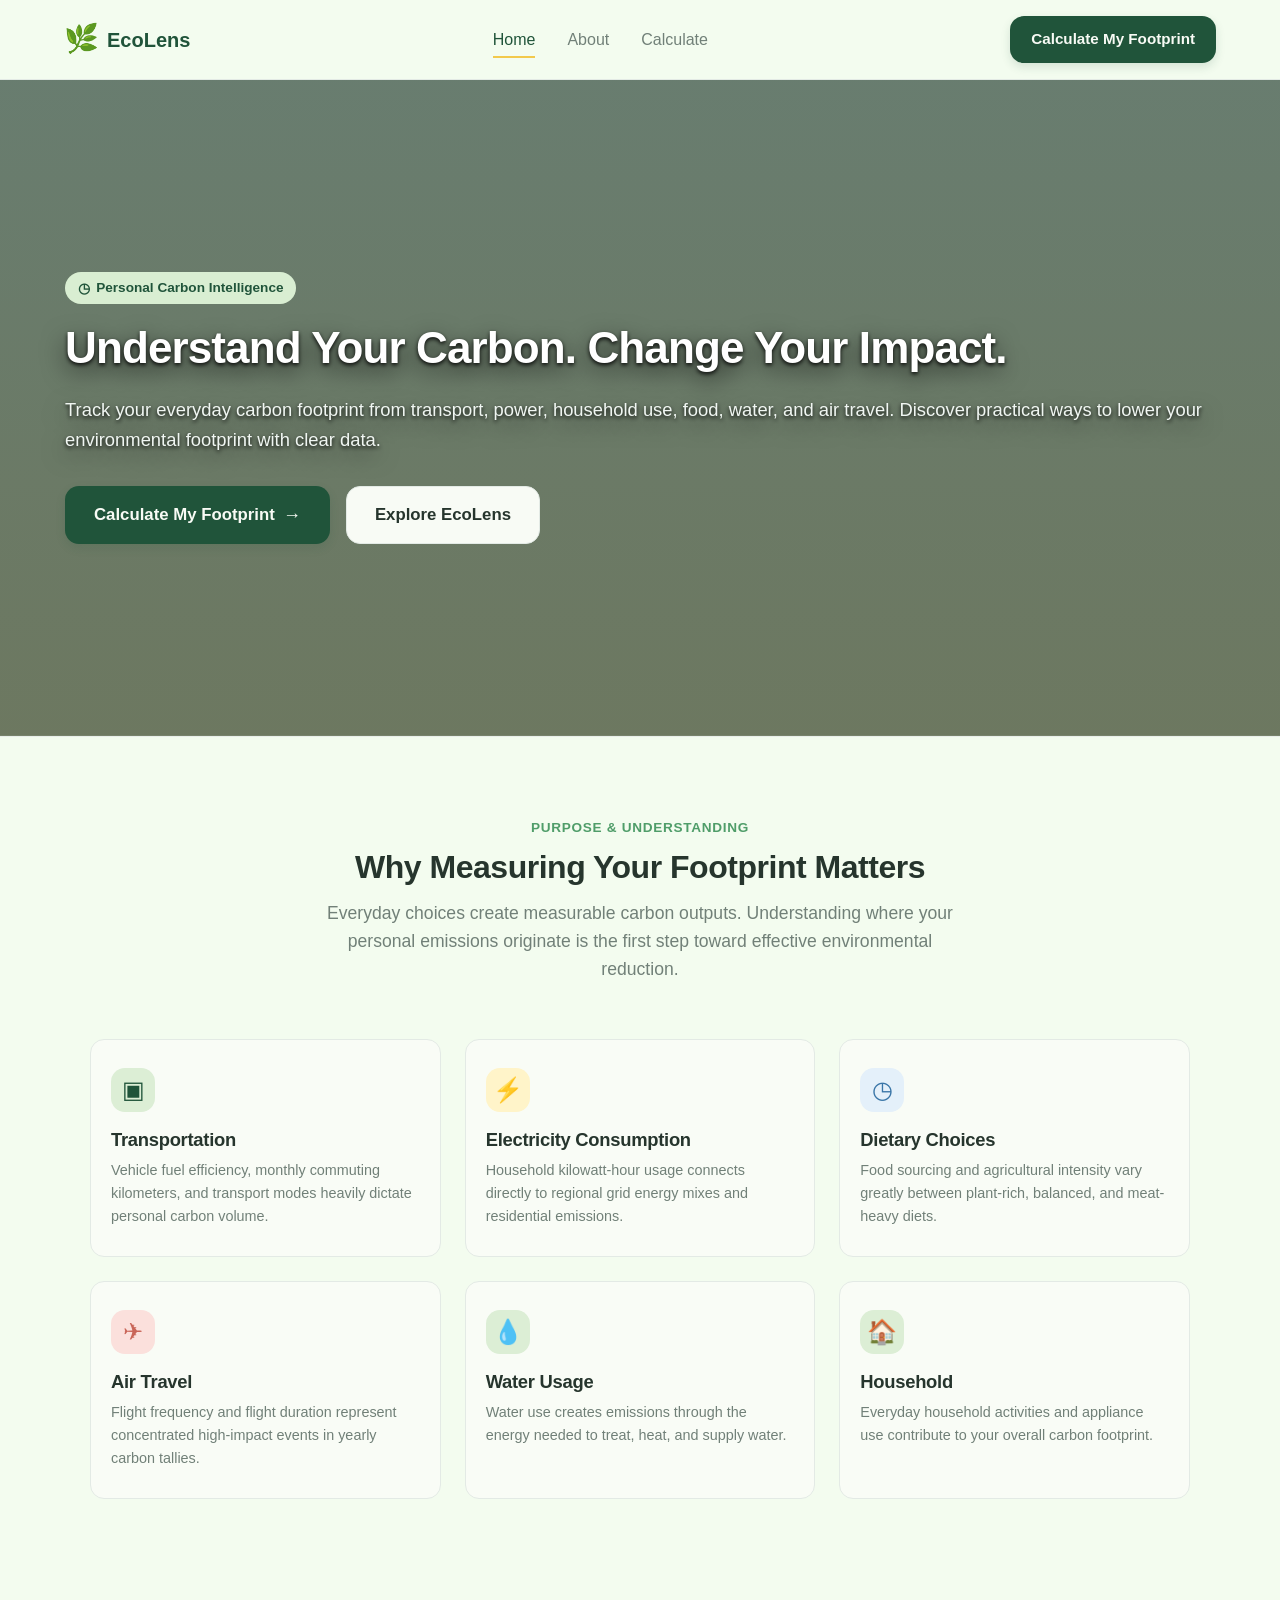
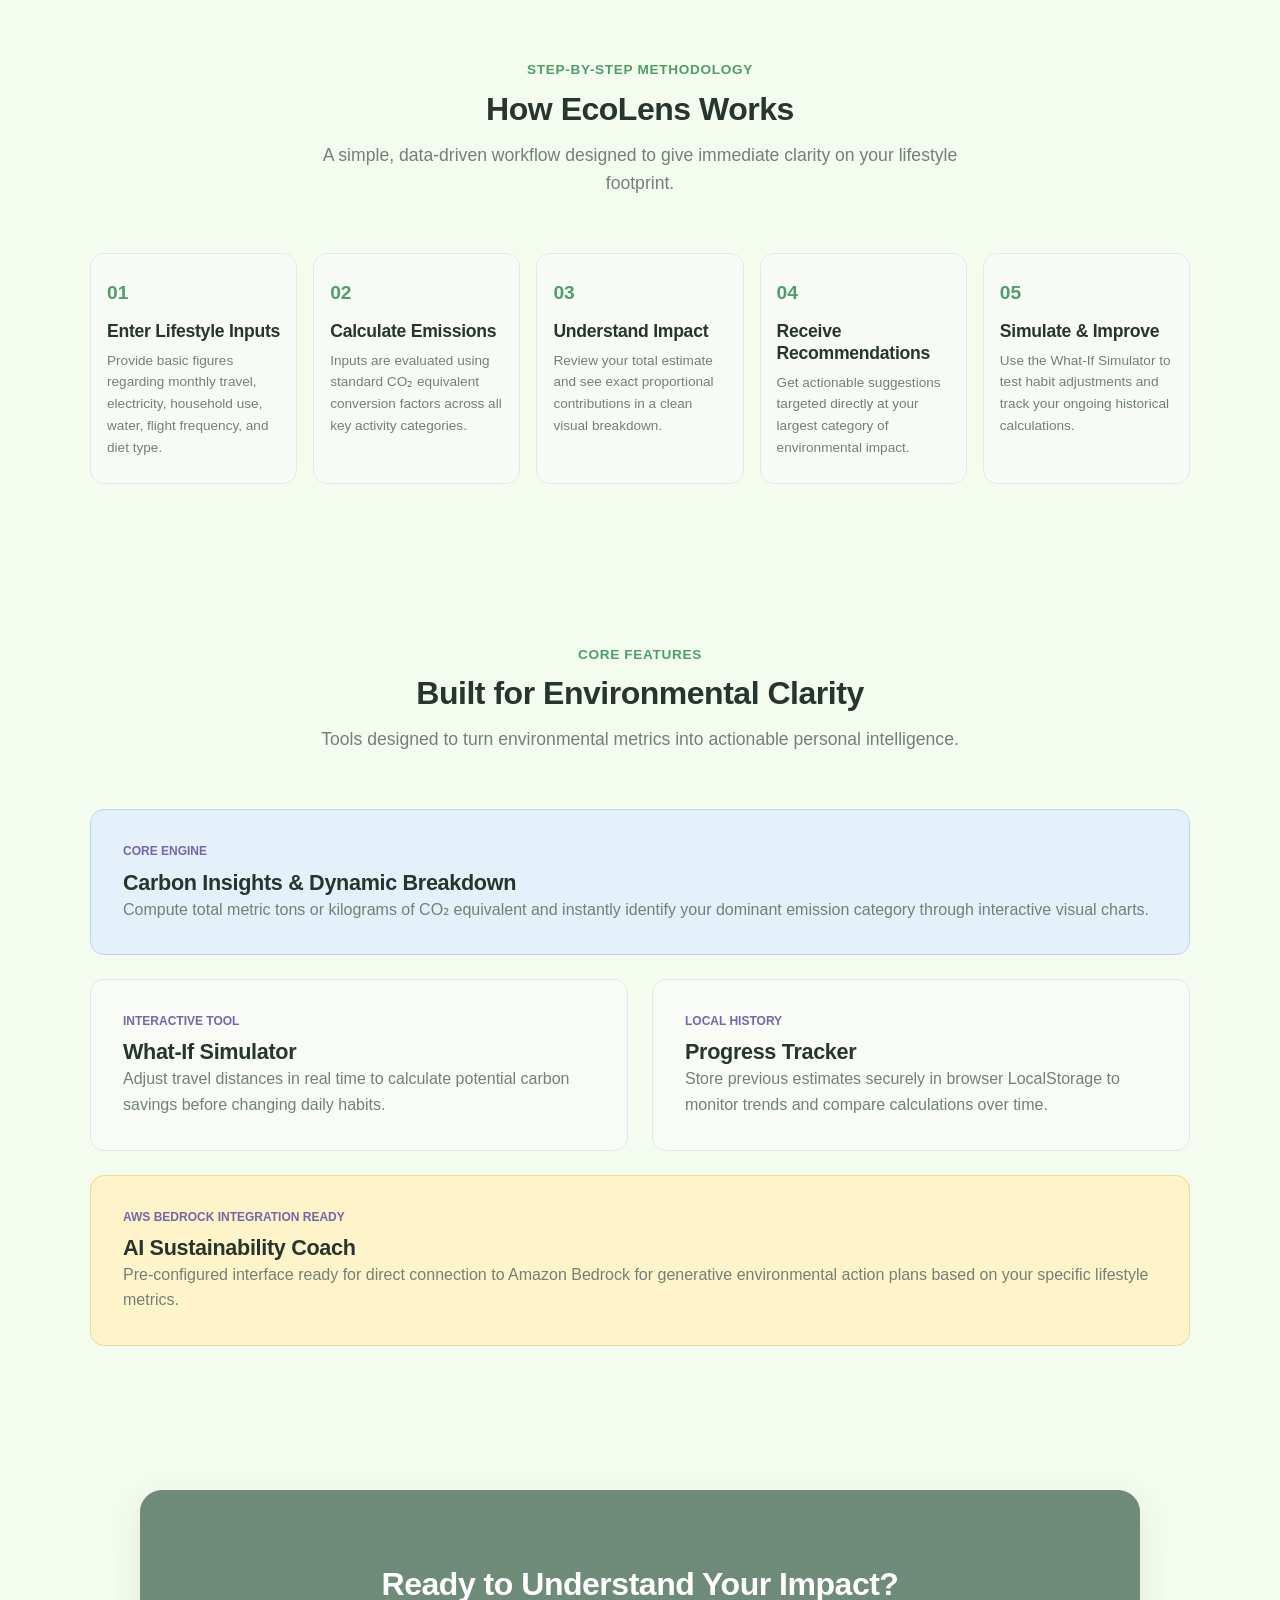
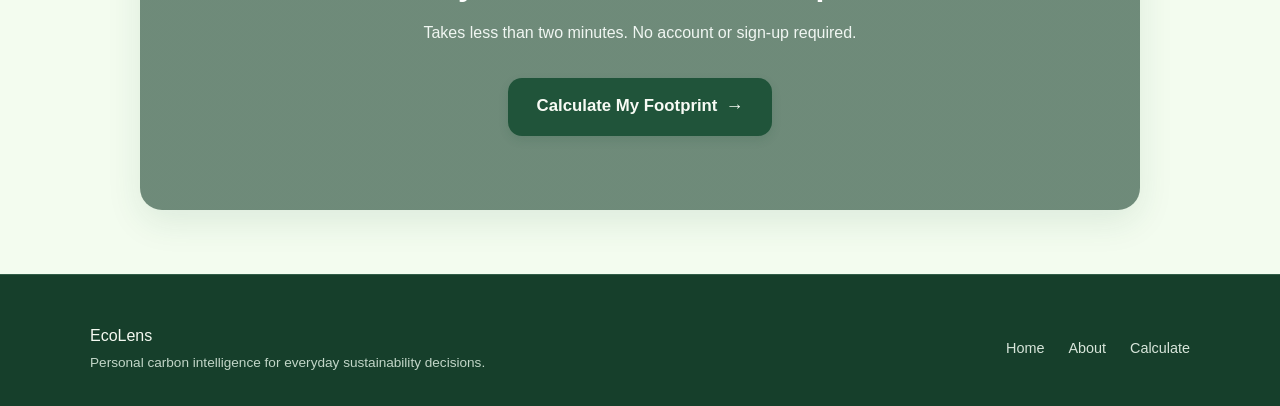
==== index.html @ 302586e3 "Add files via upload" ====
<!DOCTYPE html>
<html lang="en">
<head>
  <meta charset="UTF-8" />
  <meta name="viewport" content="width=device-width, initial-scale=1.0" />
  <title>EcoLens AI — Understand Your Carbon Impact</title>
  <link rel="stylesheet" href="style.css" />
</head>

<body>

  <!-- Navigation Bar -->
  <header class="site-header">
    <div class="nav-container">

      <a href="index.html" class="brand-logo">
        <span class="logo-icon" style="font-size:28px;">🌿</span>
        <span class="brand-name">EcoLens</span>
      </a>

      <nav class="nav-links">
        <a href="index.html" class="nav-link active">Home</a>
        <a href="about.html" class="nav-link">About</a>
        <a href="calculator.html" class="nav-link">Calculate</a>
      </nav>

      <a href="calculator.html" class="btn btn-primary nav-cta">
        Calculate My Footprint
      </a>

    </div>
  </header>


  <main>

    <!-- Hero Section -->
    <section class="hero-section">

      <div class="hero-container">

        <div class="hero-content">

          <div class="badge fade-in-up">
            <span style="font-size:14px;">◷</span>
            Personal Carbon Intelligence
          </div>

          <h1 class="hero-title fade-in-up delay-1">
            Understand Your Carbon. Change Your Impact.
          </h1>

          <p class="hero-subtext fade-in-up delay-2">
            Track your everyday carbon footprint from transport, power,
            household use, food, water, and air travel. Discover practical
            ways to lower your environmental footprint with clear data.
          </p>

          <div class="hero-actions fade-in-up delay-3">

            <a href="calculator.html" class="btn btn-primary btn-large">
              Calculate My Footprint
              <span style="font-size:18px;">→</span>
            </a>

            <a href="#why-ecolens" class="btn btn-outline btn-large">
              Explore EcoLens
            </a>

          </div>

        </div>

      </div>

    </section>


    <!-- Why EcoLens Section -->
    <section id="why-ecolens" class="section why-section">

      <div class="section-container">

        <div class="section-header">

          <span class="section-tag">
            Purpose & Understanding
          </span>

          <h2>
            Why Measuring Your Footprint Matters
          </h2>

          <p>
            Everyday choices create measurable carbon outputs.
            Understanding where your personal emissions originate is
            the first step toward effective environmental reduction.
          </p>

        </div>


        <div class="grid-3-cols">

          <!-- Transportation -->
          <div class="info-card">

            <div class="card-icon">
              <span style="font-size:24px;">▣</span>
            </div>

            <h3>Transportation</h3>

            <p>
              Vehicle fuel efficiency, monthly commuting kilometers,
              and transport modes heavily dictate personal carbon volume.
            </p>

          </div>


          <!-- Electricity -->
          <div class="info-card">

            <div class="card-icon">
              <span style="font-size:24px;">⚡</span>
            </div>

            <h3>Electricity Consumption</h3>

            <p>
              Household kilowatt-hour usage connects directly to
              regional grid energy mixes and residential emissions.
            </p>

          </div>


          <!-- Diet -->
          <div class="info-card">

            <div class="card-icon">
              <span style="font-size:24px;">◷</span>
            </div>

            <h3>Dietary Choices</h3>

            <p>
              Food sourcing and agricultural intensity vary greatly
              between plant-rich, balanced, and meat-heavy diets.
            </p>

          </div>


          <!-- Air Travel -->
          <div class="info-card">

            <div class="card-icon">
              <span style="font-size:24px;">✈</span>
            </div>

            <h3>Air Travel</h3>

            <p>
              Flight frequency and flight duration represent concentrated
              high-impact events in yearly carbon tallies.
            </p>

          </div>


          <!-- Water -->
          <div class="info-card">

            <div class="card-icon">
              <span style="font-size:24px;">💧</span>
            </div>

            <h3>Water Usage</h3>

            <p>
              Water use creates emissions through the energy needed
              to treat, heat, and supply water.
            </p>

          </div>


          <!-- Household -->
          <div class="info-card">

            <div class="card-icon">
              <span style="font-size:24px;">🏠</span>
            </div>

            <h3>Household</h3>

            <p>
              Everyday household activities and appliance use contribute
              to your overall carbon footprint.
            </p>

          </div>

        </div>

      </div>

    </section>


    <!-- How It Works Section -->
    <section class="section process-section">

      <div class="section-container">

        <div class="section-header">

          <span class="section-tag">
            Step-by-Step Methodology
          </span>

          <h2>
            How EcoLens Works
          </h2>

          <p>
            A simple, data-driven workflow designed to give immediate
            clarity on your lifestyle footprint.
          </p>

        </div>


        <div class="process-timeline">

          <!-- Step 1 -->
          <div class="timeline-step">

            <div class="step-num">
              01
            </div>

            <div class="step-body">

              <h4>
                Enter Lifestyle Inputs
              </h4>

              <p>
                Provide basic figures regarding monthly travel,
                electricity, household use, water, flight frequency,
                and diet type.
              </p>

            </div>

          </div>


          <!-- Step 2 -->
          <div class="timeline-step">

            <div class="step-num">
              02
            </div>

            <div class="step-body">

              <h4>
                Calculate Emissions
              </h4>

              <p>
                Inputs are evaluated using standard CO₂ equivalent
                conversion factors across all key activity categories.
              </p>

            </div>

          </div>


          <!-- Step 3 -->
          <div class="timeline-step">

            <div class="step-num">
              03
            </div>

            <div class="step-body">

              <h4>
                Understand Impact
              </h4>

              <p>
                Review your total estimate and see exact proportional
                contributions in a clean visual breakdown.
              </p>

            </div>

          </div>


          <!-- Step 4 -->
          <div class="timeline-step">

            <div class="step-num">
              04
            </div>

            <div class="step-body">

              <h4>
                Receive Recommendations
              </h4>

              <p>
                Get actionable suggestions targeted directly at
                your largest category of environmental impact.
              </p>

            </div>

          </div>


          <!-- Step 5 -->
          <div class="timeline-step">

            <div class="step-num">
              05
            </div>

            <div class="step-body">

              <h4>
                Simulate & Improve
              </h4>

              <p>
                Use the What-If Simulator to test habit adjustments
                and track your ongoing historical calculations.
              </p>

            </div>

          </div>

        </div>

      </div>

    </section>


    <!-- Capabilities Section -->
    <section class="section capabilities-section">

      <div class="section-container">

        <div class="section-header">

          <span class="section-tag">
            Core Features
          </span>

          <h2>
            Built for Environmental Clarity
          </h2>

          <p>
            Tools designed to turn environmental metrics into
            actionable personal intelligence.
          </p>

        </div>


        <div class="capabilities-editorial">

          <!-- Carbon Insights -->
          <div class="cap-card cap-main">

            <div class="cap-badge">
              Core Engine
            </div>

            <h3>
              Carbon Insights & Dynamic Breakdown
            </h3>

            <p>
              Compute total metric tons or kilograms of CO₂ equivalent
              and instantly identify your dominant emission category
              through interactive visual charts.
            </p>

          </div>


          <!-- What If -->
          <div class="cap-card">

            <div class="cap-badge">
              Interactive Tool
            </div>

            <h3>
              What-If Simulator
            </h3>

            <p>
              Adjust travel distances in real time to calculate
              potential carbon savings before changing daily habits.
            </p>

          </div>


          <!-- Progress -->
          <div class="cap-card">

            <div class="cap-badge">
              Local History
            </div>

            <h3>
              Progress Tracker
            </h3>

            <p>
              Store previous estimates securely in browser LocalStorage
              to monitor trends and compare calculations over time.
            </p>

          </div>


          <!-- AI Coach -->
          <div class="cap-card cap-wide">

            <div class="cap-badge">
              AWS Bedrock Integration Ready
            </div>

            <h3>
              AI Sustainability Coach
            </h3>

            <p>
              Pre-configured interface ready for direct connection
              to Amazon Bedrock for generative environmental action
              plans based on your specific lifestyle metrics.
            </p>

          </div>

        </div>

      </div>

    </section>


    <!-- Final Call to Action -->
    <section class="section cta-section">

      <div class="cta-container">

        <h2>
          Ready to Understand Your Impact?
        </h2>

        <p>
          Takes less than two minutes. No account or sign-up required.
        </p>

        <a href="calculator.html" class="btn btn-primary btn-large">

          Calculate My Footprint

          <span style="font-size:18px;">
            →
          </span>

        </a>

      </div>

    </section>

  </main>


  <!-- Footer -->
  <footer class="site-footer">

    <div class="footer-container">

      <div class="footer-brand">

        <span class="brand-name">
          EcoLens
        </span>

        <p>
          Personal carbon intelligence for everyday sustainability decisions.
        </p>

      </div>


      <div class="footer-nav">

        <a href="index.html">
          Home
        </a>

        <a href="about.html">
          About
        </a>

        <a href="calculator.html">
          Calculate
        </a>

      </div>

    </div>

  </footer>


  <script src="calculator.js"></script>

</body>
</html>
---- style.css ----
:root {

  --bg-white: #f3fceffb;
  --bg-ice: #F4FAF6;
  --bg-ghost: #F8FBF9;
  --bg-cream: #a018ad;

  --color-meadow: #4F9D69;
  --color-bright-green: #6FBE7C;
  --color-deep-jungle: #20543A;
  --color-dark-green: #163F2B;

  --color-blue: #5B9BD5;
  --color-blue-dark: #3975A7;
  --color-blue-light: #E4F0FA;

  --color-yellow: #F2C94C;
  --color-yellow-dark: #B8860B;
  --color-yellow-light: #FFF4C9;

  --color-orange: #E89B4A;
  --color-orange-dark: #C97825;
  --color-orange-light: #FFF0DC;

  --color-coral: #E98273;
  --color-coral-dark: #C96558;
  --color-coral-light: #FBE0DC;

  --color-purple: #7665A8;
  --color-purple-light: #EEE9FA;
  --color-purple-border: #D5CBEF;

  --text-dark: #26352D;
  --text-main: #34443B;
  --text-muted: #718078;
  --text-light: #FFFFFF;

  --border-light: #E3EAE5;
  --border-medium: #CCD9D0;
  --border-subtle: #E8EEE9;

  --radius-sm: 8px;
  --radius-md: 14px;
  --radius-lg: 22px;
  --radius-pill: 999px;

  --shadow-subtle: 0 5px 18px rgba(32, 84, 58, 0.06);
  --shadow-card: 0 12px 35px rgba(32, 84, 58, 0.10);

  --transition-fast: 0.2s ease;
  --transition-normal: 0.3s ease;
}

* {
  box-sizing: border-box;
  margin: 0;
  padding: 0;
}

html {
  scroll-behavior: smooth;

  font-family:
    "Segoe UI",
    "Inter",
    -apple-system,
    BlinkMacSystemFont,
    sans-serif;

  background-color: var(--bg-white);
  color: var(--text-main);
  line-height: 1.6;
}

body {
  min-height: 100vh;
  display: flex;
  flex-direction: column;
  background-color: var(--bg-white);
}

main {
  flex: 1;
}

a {
  color: inherit;
  text-decoration: none;
}

p {
  color: var(--text-muted);
}

h1,
h2,
h3,
h4 {
  color: var(--text-dark);
  font-weight: 700;
  line-height: 1.25;
  letter-spacing: -0.015em;
}

h1 { font-size: 2.75rem; }

h2 { font-size: 2rem; }

h3 { font-size: 1.35rem; }

h4 { font-size: 1.1rem;}


/* =========================================================
   OUR VISION
   ========================================================= */

.vision-section {
  background-color: #E4F2E7;
}

.vision-layout {
  display: grid;
  grid-template-columns: 1fr 1fr;
  align-items: center;
  gap: 5rem;

  max-width: 1100px;
  margin: 0 auto;
}


/* =========================================================
   LAYERED IMAGES
   ========================================================= */

.vision-images {
  position: relative;

  width: 100%;
  max-width: 500px;

  min-height: 420px;
}

.vision-main-image {
  position: absolute;

  top: 0;
  left: 0;

  width: 82%;
  height: 350px;

  overflow: hidden;

  border-radius: var(--radius-lg);

  box-shadow: var(--shadow-card);
}

.vision-main-image img {
  width: 100%;
  height: 100%;

  object-fit: cover;

  display: block;
}


.vision-small-image {
  position: absolute;
  right: 0;
  bottom: 0;
  width: 52%;
  height: 220px;
  overflow: hidden;
  border-radius: var(--radius-lg);
  border: 3px solid #E4F2E7;
  box-shadow: 0 12px 30px rgba(22, 63, 43, 0.18);
  background-color: #FFFFFF;
}

.vision-small-image img {
  width: 100%;
  height: 100%;
  object-fit: cover;
  display: block;
}


/* =========================================================
   VISION TEXT
   ========================================================= */

.vision-text {
  max-width: 520px;
}

.vision-text .section-tag {
  display: inline-block;
  margin-bottom: 1rem;
}

.vision-text h2 {
  margin-bottom: 1.25rem;
  color: var(--color-deep-jungle);
  font-size: 2.4rem;
  line-height: 1.2;
}

.vision-text p {
  color: var(--text-secondary);
  font-size: 1rem;
  line-height: 1.8;
}


/* =========================================================
   RESPONSIVE
   ========================================================= */

@media (max-width: 900px) {

  .vision-layout {
    grid-template-columns: 1fr;
    gap: 3rem;
  }

  .vision-images {
    margin: 0 auto;
  }

  .vision-text {
    max-width: 700px;
    margin: 0 auto;
    text-align: center;
  }

}

@media (max-width: 600px) {

  .vision-images {
    min-height: 350px;
  }

  .vision-main-image {
    width: 85%;
    height: 290px;
  }

  .vision-small-image {
    width: 55%;
    height: 170px;

    border-width: 6px;
  }

  .vision-text h2 {
    font-size: 1.9rem;
  }

}


.site-header {
  background-color: var(--bg-white);
  border-bottom: 1px solid var(--border-light);
  position: sticky;
  top: 0;
  z-index: 100;
  backdrop-filter: blur(10px);
}

.nav-container {
  max-width: 1200px;
  margin: 0 auto;
  padding: 1rem 1.5rem;

  display: flex;
  align-items: center;
  justify-content: space-between;
}

.brand-logo {
  display: flex;
  align-items: center;
  gap: 0.5rem;
  font-weight: 750;
  font-size: 1.25rem;
  color: var(--color-deep-jungle);
  transition: transform var(--transition-fast);
}

.brand-logo:hover {
  transform: translateY(-1px);
}

.brand-tag {
  background-color: #D2E8C8;
  color: var(--color-deep-jungle);
  border: 1px solid #AFCBA7;
  font-size: 0.75rem;
  padding: 0.1rem 0.4rem;
  border-radius: var(--radius-sm);
  margin-left: 0.2rem;
}

.nav-links {
  display: flex;
  gap: 2rem;
}

.nav-link {
  font-weight: 500;
  color: var(--text-muted);
  transition: color var(--transition-fast);

  position: relative;
}

.nav-link::after {
  content: "";
  position: absolute;
  left: 0;
  bottom: -6px;
  width: 0;
  height: 2px;
  background-color: var(--color-yellow);
  transition: width var(--transition-fast);
}

.nav-link:hover,
.nav-link.active {
  color: var(--color-deep-jungle);
}

.nav-link:hover::after,
.nav-link.active::after {
  width: 100%;
}

.nav-cta {
  display: inline-flex;
}

.btn {
  display: inline-flex;
  align-items: center;
  justify-content: center;
  gap: 0.5rem;
  padding: 0.65rem 1.25rem;
  font-size: 0.95rem;
  font-weight: 600;
  border-radius: var(--radius-md);
  border: 1px solid transparent;
  cursor: pointer;

  transition:
    transform var(--transition-fast),
    background-color var(--transition-fast),
    box-shadow var(--transition-fast),
    border-color var(--transition-fast);
}

.btn:hover {
  transform: translateY(-2px);
}

.btn-primary {
  background-color: var(--color-deep-jungle);
  color: #F8FBF5;
  box-shadow: 0 4px 10px rgba(32, 84, 58, 0.15);
}

.btn-primary:hover {
  background-color: var(--color-dark-green);
  box-shadow: 0 7px 16px rgba(32, 84, 58, 0.20);
}

.btn-outline {
  background-color: #F8FBF5;
  color: var(--text-dark);
  border-color: var(--border-light);
}

.btn-outline:hover {
  border-color: var(--color-meadow);
  color: var(--color-deep-jungle);
  background-color: #EEF6E9;
}

.btn-large {
  padding: 0.85rem 1.75rem;
  font-size: 1.05rem;
}

.btn-small {
  padding: 0.4rem 0.85rem;
  font-size: 0.85rem;
}

.btn-block {
  width: 100%;
}

.badge {
  display: inline-flex;
  align-items: center;
  gap: 0.4rem;
  background-color: #D9EED2;
  color: var(--color-deep-jungle);
  font-size: 0.85rem;
  font-weight: 600;
  padding: 0.3rem 0.8rem;
  border-radius: var(--radius-pill);
  margin-bottom: 1rem;
}

.badge-light {
  background-color: rgba(255, 255, 255, 0.18);
  color: #F8FBF5;
}

.badge-success {
  background-color: #DDF0D6;

  color: var(--color-deep-jungle);
}

.section {
  padding: 5rem 1.5rem;
}

.section-container {
  max-width: 1100px;
  margin: 0 auto;
}

.section-header {
  text-align: center;
  max-width: 650px;
  margin: 0 auto 3.5rem auto;
}

.section-header.align-left {
  text-align: left;
  margin-left: 0;
}

.section-tag {
  color: var(--color-meadow);
  font-weight: 700;
  font-size: 0.85rem;
  text-transform: uppercase;
  letter-spacing: 0.05em;
  display: block;
  margin-bottom: 0.5rem;
}

.section-header p {
  margin-top: 0.75rem;
  font-size: 1.1rem;
}

.bg-light {
  background-color: var(--bg-ice);
}

.hero-section {
  padding: 12rem 1.5rem;
  background-image:
linear-gradient(rgba(12, 40, 26, 0.6), rgba(19, 32, 1, 0.6)),
   url("images/hero.png");
  background-size: cover;
  background-position: center;
  background-repeat: no-repeat;
  border-bottom: 1px solid var(--border-subtle);
  position: relative;
  overflow: hidden;
}

.hero-container {
  max-width: 1150px;
  margin: 0 auto;
  display: flex;
  align-items: center;
  position: relative;
  z-index: 2;
}

.hero-title {
  margin-bottom: 1.25rem;
  color: #ffffff;
  text-shadow: 
    0 2px 4px rgba(0, 0, 0, 0.9),
    0 8px 24px rgba(0, 0, 0, 0.7);
  letter-spacing: -0.02em;
}

.hero-subtext {
  font-size: 1.15rem;
  margin-bottom: 2rem;
  color: #F0F6F2;
  text-shadow: 
    0 2px 4px rgba(0, 0, 0, 0.9),
    0 8px 24px rgba(0, 0, 0, 0.7);
}

.hero-actions {
  display: flex;
  gap: 1rem;
  flex-wrap: wrap;
}

.grid-3-cols {
  display: grid;
  grid-template-columns: repeat(3, 1fr);
  gap: 1.5rem;
}

.grid-4-cols {
  display: grid;
  grid-template-columns: repeat(4, 1fr);
  gap: 1.5rem;
}
.info-card {
  background: #F9FCF6;
  border: 1px solid var(--border-light);
  border-radius: var(--radius-md);
  padding: 1.75rem 1.25rem;
  transition:
    transform var(--transition-fast),
    border-color var(--transition-fast),
    box-shadow var(--transition-fast);
}

.info-card:hover {
  transform: translateY(-5px);
  border-color: #A8C79F;
  box-shadow: var(--shadow-card);
}

.card-icon {
  width: 44px;
  height: 44px;
  background-color: #DCEED5;
  color: var(--color-deep-jungle);
  border-radius: var(--radius-md);
  display: flex;
  align-items: center;
  justify-content: center;
  margin-bottom: 1rem;
  transition: transform var(--transition-fast);
}

.info-card:nth-child(1) .card-icon {
  background-color: #DCEED5;
  color: var(--color-deep-jungle);
}

.info-card:nth-child(2) .card-icon {
  background-color: var(--color-yellow-light);
  color: var(--color-yellow-dark);
}

.info-card:nth-child(3) .card-icon {
  background-color: var(--color-blue-light);
  color: var(--color-blue-dark);
}

.info-card:nth-child(4) .card-icon {
  background-color: var(--color-coral-light);
  color: var(--color-coral-dark);
}

.info-card:hover .card-icon {
  transform: scale(1.06);
}

.info-card h3 {
  margin-bottom: 0.5rem;
  font-size: 1.15rem;
}

.info-card p {
  font-size: 0.9rem;
}

.process-timeline {
  display: grid;
  grid-template-columns: repeat(5, 1fr);
  gap: 1rem;
  position: relative;
}

.timeline-step {
  background: #F8FBF5;
  border: 1px solid var(--border-light);
  border-radius: var(--radius-md);
  padding: 1.5rem 1rem;
  transition:
    transform var(--transition-fast),
    border-color var(--transition-fast);
}

.timeline-step:hover {
  transform: translateY(-3px);
  border-color: #A8C79F;
}

.step-num {
  font-size: 1.2rem;
  font-weight: 800;
  color: var(--color-meadow);
  margin-bottom: 0.75rem;
}

.step-body h4 {
  margin-bottom: 0.4rem;
}

.step-body p {
  font-size: 0.85rem;
}

.capabilities-editorial {
  display: grid;
  grid-template-columns: 1fr 1fr;
  gap: 1.5rem;
}

.cap-card {
  background: #F9FCF6;
  border: 1px solid var(--border-light);
  border-radius: var(--radius-md);
  padding: 2rem;
}

.cap-main {
  grid-column: span 2;
  background-color: var(--color-blue-light);
  border-color: #B9D6ED;
}

.cap-wide {
  grid-column: span 2;
  background-color: var(--color-yellow-light);
  border-color: #EBD995;
}

.cap-badge {
  font-size: 0.75rem;
  font-weight: 700;
  text-transform: uppercase;
  color: var(--color-purple);
  margin-bottom: 0.5rem;
}

.cta-section {
  padding: 4rem 1.5rem;
  background-color: var(--bg-white);
}

.cta-container {
  width: 100%;
  max-width: 1000px;
  min-height: 320px;
  margin: 0 auto;
  padding: 4rem 3rem;
  display: flex;
  flex-direction: column;
  align-items: center;
  justify-content: center;
  text-align: center;
  border-radius: var(--radius-lg);
  overflow: hidden;
  position: relative;
  background-image:
    linear-gradient(
      rgba(22, 63, 43, 0.60),
      rgba(22, 63, 43, 0.60)
    ),
    url("https://media.istockphoto.com/id/2166702269/photo/group-of-volunteers-help-solve-environmental-problems-global-teamwork-and-business-world.jpg?s=612x612&w=0&k=20&c=MuSwms86ceY1Y4iDqmD52Hl9I4UeyW6ZyM1d6s4SlRw=");

  background-size: cover;
  background-position: center;
  background-repeat: no-repeat;
  box-shadow: var(--shadow-card);
}

.cta-container h2 {
  color: #FFFFFF;
  margin-bottom: 1rem;
  position: relative;
  z-index: 2;
}

.cta-container p {
  color: #F0F6F2;
  margin-bottom: 2rem;
  max-width: 700px;
  position: relative;
  z-index: 2;
}

.cta-container .btn {
  position: relative;
  z-index: 2;
}
.about-hero-section {
  position: relative;
  padding: 12rem 1.5rem;
  background-image:
    linear-gradient(
      rgba(22, 63, 43, 0.60),
      rgba(22, 63, 43, 0.60)
    ),
    url("images/about1.jpg");
  background-size: cover;
  background-position: center;
  background-repeat: no-repeat;
  color: #FFFFFF;
  overflow: hidden;
  text-align: center;
}

.about-hero-content {
  max-width: 800px;
  margin: 0 auto;
  position: relative;
  z-index: 2;
}

.about-hero-content h1 {
  color: #FFFFFF;
  margin-bottom: 1.25rem;
}

.about-hero-content p {
  color: #F0F6F2;
  font-size: 1.2rem;
}

.text-content-max {
  max-width: 750px;
}

.body-lead {
  font-size: 1.2rem;
  font-weight: 500;
  color: var(--text-dark);
  margin-bottom: 1.25rem;
}

.body-text {
  font-size: 1.05rem;
  line-height: 1.7;
}

.pillar-card {
  background: #f8fcf5;
  border: 1px solid var(--border-light);
  border-radius: var(--radius-md);
  padding: 1.75rem 1.25rem;
  transition: transform var(--transition-fast);
}

.pillar-card:hover {
  transform: translateY(-3px);
}

.pillar-num {
  font-size: 1rem;
  font-weight: 800;
  color: var(--color-deep-jungle);
  background-color: #DCEED5;
  width: 36px;
  height: 36px;
  border-radius: 50%;
  display: flex;
  align-items: center;
  justify-content: center;
  margin-bottom: 1rem;
}

.diagram-container {
  display: flex;
  align-items: center;
  justify-content: space-between;
  background: #F9FCF6;
  border: 1px solid var(--border-light);
  border-radius: var(--radius-lg);
  padding: 2.5rem 1.5rem;
  box-shadow: var(--shadow-subtle);
}

.diagram-node {
  display: flex;
  flex-direction: column;
  align-items: center;
  text-align: center;
}

.node-icon {
  width: 48px;
  height: 48px;
  background-color: var(--color-purple-light);
  color: var(--color-purple);
  border-radius: 50%;
  display: flex;
  align-items: center;
  justify-content: center;
  margin-bottom: 0.5rem;
}

.diagram-node span {
  font-weight: 600;
  font-size: 0.9rem;
}

.diagram-node small {
  color: var(--text-muted);
  font-size: 0.75rem;
}

.diagram-line {
  flex: 1;
  height: 2px;
  background: var(--color-yellow);
  margin: 0 0.75rem;
  position: relative;
  top: -12px;
}

.calculator-page {
  padding: 3rem 1.5rem 5rem 1.5rem;
  background-color: var(--bg-white);
}

.calc-container {
  max-width: 800px;
  margin: 0 auto;
}

.calc-header h1 {
  margin-bottom: 0.5rem;
}

.calc-header p {
  margin-bottom: 2rem;
}

.progress-indicator {
  display: flex;
  align-items: center;
  justify-content: space-between;
  margin: 2rem 0 2.5rem 0;
}

.progress-step {
  display: flex;
  flex-direction: column;
  align-items: center;
  gap: 0.3rem;
  z-index: 2;
}

.step-circle {
  width: 32px;
  height: 32px;
  border-radius: 50%;
  background-color: #F9FCF6;
  border: 2px solid var(--border-light);
  color: var(--text-muted);
  display: flex;
  align-items: center;
  justify-content: center;
  font-weight: 700;
  font-size: 0.85rem;
  transition: all var(--transition-fast);
}

.step-label {
  font-size: 0.75rem;
  font-weight: 600;
  color: var(--text-muted);
}

.progress-step.active .step-circle {
  background-color: var(--color-deep-jungle);
  border-color: var(--color-deep-jungle);
  color: #F8FBF5;
  box-shadow: 0 0 0 5px rgba(32, 84, 58, 0.10);
}

.progress-step.active .step-label {
  color: var(--color-deep-jungle);
}

.progress-step.completed .step-circle {
  background-color: var(--color-blue);
  border-color: var(--color-blue);
  color: #F8FBF5;
}

.progress-line {
  flex: 1;
  height: 2px;
  background-color: var(--border-light);
  margin: 0 0.5rem;
  position: relative;
  top: -10px;
}

.card {
  background: #F9FCF6;
  border: 1px solid var(--border-light);
  border-radius: var(--radius-lg);
  padding: 2.5rem;
  box-shadow: var(--shadow-subtle);
  margin-bottom: 2rem;
}

.form-section {
  margin-bottom: 2.5rem;
  padding-bottom: 2rem;
  border-bottom: 1px solid var(--border-subtle);
}

.form-section:last-child {
  border-bottom: none;
  margin-bottom: 1rem;
}

.section-title {
  display: flex;
  align-items: center;
  gap: 0.6rem;
  font-size: 1.2rem;
  font-weight: 700;
  color: var(--text-dark);
  margin-bottom: 1.25rem;
}

.form-grid {
  display: grid;
  grid-template-columns: 1fr 1fr;
  gap: 1.5rem;
}

.form-group {
  display: flex;
  flex-direction: column;
  gap: 0.5rem;
}

.form-group label {
  font-size: 0.9rem;
  font-weight: 600;
  color: var(--text-dark);
}

.form-control {
  padding: 0.75rem 1rem;
  font-size: 0.95rem;
  border: 1px solid var(--border-light);
  border-radius: var(--radius-md);
  outline: none;
  background-color: #FCFDF9;
  color: var(--text-dark);
  transition:
    border-color var(--transition-fast),
    box-shadow var(--transition-fast),
    background-color var(--transition-fast);
}

.form-control:hover {
  border-color: #AFCBA7;
}

.form-control:focus {
  border-color: var(--color-blue);
  background-color: #FFFFFF;
  box-shadow: 0 0 0 3px rgba(91, 155, 213, 0.14);
}

.input-with-unit {
  position: relative;
  display: flex;
  align-items: center;
}

.input-with-unit input {
  width: 100%;
  padding-right: 5rem;
}

.unit-tag {
  position: absolute;
  right: 1rem;
  font-size: 0.8rem;
  font-weight: 600;
  color: var(--color-blue-dark);
}

.radio-cards-group {
  display: grid;
  grid-template-columns: repeat(3, 1fr);
  gap: 1rem;
}

.radio-card {
  position: relative;
  border: 1px solid var(--border-light);
  background-color:#FCFDF9 ;
  border-radius: var(--radius-md);
  padding: 1rem;
  cursor: pointer;
  transition:
    transform var(--transition-fast),
    border-color var(--transition-fast),
    background-color var(--transition-fast);
}

.radio-card:hover {
  border-color: #AFCBA7;
  background-color:#fafcf0;
  transform: translateY(-2px);
}

.radio-card input[type="radio"] {
  position: absolute;
  top: 1rem;
  right: 1rem;
  accent-color: var(--color-deep-jungle);
}

.radio-card-content {
  display: flex;
  flex-direction: column;
}

.radio-title {
  font-weight: 700;
  font-size: 0.95rem;
  color: var(--text-dark);
}

.radio-desc {
  font-size: 0.75rem;
  color: var(--text-muted);
  margin-top: 0.25rem;
}

.alert {
  padding: 0.85rem 1.25rem;
  border-radius: var(--radius-md);
  font-size: 0.9rem;
  margin-bottom: 1.5rem;
}

.alert-error {
  background-color: var(--color-coral-light);
  color: var(--color-coral-dark);
  border: 1px solid #F0CCC7;
}

.results-header {
  text-align: center;
  margin-bottom: 2rem;
}

.main-metric-display {
  margin: 1rem 0 0.25rem 0;
  padding: 1.5rem;
  background-color: var(--color-yellow-light);
  border-radius: var(--radius-lg);
}

.metric-number {
  font-size: 3.5rem;
  font-weight: 800;
  color: var(--color-deep-jungle);
  line-height: 1;
}

.metric-unit-large {
  font-size: 1.1rem;
  font-weight: 600;
  color: var(--text-muted);
  margin-left: 0.4rem;
}

.metric-subtext {
  font-size: 0.95rem;
}

.contributor-box {
  display: flex;
  align-items: center;
  gap: 1.25rem;
  background-color: var(--color-orange-light);
  border: 1px solid #F0D79D;
  border-radius: var(--radius-md);
  padding: 1.25rem 1.5rem;
  margin-bottom: 2.5rem;
}

.contributor-icon {
  color: var(--color-orange);
  font-size: 1.3rem;
}

.contributor-text {
  flex: 1;
}

.contributor-title {
  font-size: 1.05rem;
  color: var(--text-dark);
}

.contributor-text p {
  font-size: 0.85rem;
  margin-top: 0.1rem;
}

.contributor-badge {
  background-color: var(--color-orange);
  color: #FFFFFF;
  font-weight: 800;
  font-size: 1.1rem;
  padding: 0.4rem 0.8rem;
  border-radius: var(--radius-sm);
}


.breakdown-section {
  margin-bottom: 2.5rem;
}

.breakdown-section h3 {
  margin-bottom: 1.25rem;
}

.breakdown-list {
  display: flex;
  flex-direction: column;
  gap: 1.25rem;
}

.item-meta {
  display: flex;
  justify-content: space-between;
  font-size: 0.9rem;
  font-weight: 600;
  margin-bottom: 0.35rem;
}

.item-bar-track {
  height: 12px;
  background-color: #E2EADF;
  border-radius: 6px;
  overflow: hidden;
}

.item-bar-fill {
  height: 100%;
  border-radius: 6px;
  transition: width 1s cubic-bezier(0.1, 0.5, 0.1, 1);
}

.fill-transport {
  background-color: var(--color-orange);
}

.fill-electricity {
  background-color: var(--color-yellow);
}

.fill-food {
  background-color: var(--color-coral);
}

.fill-flights {
  background-color: var(--color-blue);
}

.insight-box {
  background-color: var(--color-purple-light);
  border-left: 4px solid var(--color-purple);
  padding: 1.25rem;
  border-radius: 0 var(--radius-md) var(--radius-md) 0;
  font-size: 0.95rem;
}

.insight-box strong {
  color: var(--color-purple);
}

.coach-header {
  display: flex;
  align-items: center;
  justify-content: space-between;
  margin-bottom: 1rem;
}

.coach-title-area {
  display: flex;
  align-items: center;
  gap: 0.5rem;
  color: var(--color-purple);
}

.preview-tag {
  font-size: 0.75rem;
  font-weight: 700;
  background-color: var(--color-purple-light);
  color: var(--color-purple);
  border: 1px solid var(--color-purple-border);
  padding: 0.2rem 0.6rem;
  border-radius: var(--radius-sm);
}

.coach-intro {
  font-size: 0.9rem;
  margin-bottom: 1.5rem;
}

.coach-recommendations {
  display: flex;
  flex-direction: column;
  gap: 1rem;
}

.rec-item {
  display: flex;
  gap: 1rem;
  background: #F8F5FC;
  border: 1px solid var(--color-purple-border);
  border-radius: var(--radius-md);
  padding: 1rem;
  transition: transform var(--transition-fast);
}

.rec-item:hover {
  transform: translateX(3px);
}

.rec-bullet {
  width: 24px;
  height: 24px;
  background-color: var(--color-purple);
  color: #FFFFFF;
  border-radius: 50%;
  display: flex;
  align-items: center;
  justify-content: center;
  font-weight: 700;
  font-size: 0.8rem;
  flex-shrink: 0;
}

.rec-content h4 {
  font-size: 0.95rem;
  margin-bottom: 0.2rem;
}

.rec-content p {
  font-size: 0.85rem;
}

.sim-header {
  display: flex;
  align-items: center;
  gap: 0.5rem;
  color: var(--color-blue-dark);
  margin-bottom: 0.5rem;
}

.sim-control-group {
  margin: 1.5rem 0;
}

.sim-control-group label {
  display: block;
  font-size: 0.95rem;
  font-weight: 600;
  margin-bottom: 0.75rem;
}

.sim-slider {
  width: 100%;
  accent-color: var(--color-blue);
  height: 6px;
  border-radius: 3px;
  background: var(--border-light);
}

.sim-results-grid {
  display: grid;
  grid-template-columns: repeat(3, 1fr);
  gap: 1rem;
  margin-top: 1.5rem;
}

.sim-metric-card {
  background: var(--bg-white);
  border: 1px solid var(--border-light);
  border-radius: var(--radius-md);
  padding: 1rem;
  text-align: center;
}

.sim-metric-card.sim-highlight {
  background-color: var(--color-blue-light);
  border-color: #A9CBE8;
}

.sim-label {
  display: block;
  font-size: 0.75rem;
  color: var(--text-muted);
  font-weight: 600;
  text-transform: uppercase;
}

.sim-value {
  font-size: 1.35rem;
  font-weight: 700;
  color: var(--text-dark);
}

.sim-highlight .sim-value {
  color: var(--color-blue-dark);
}


.history-header {
  display: flex;
  align-items: center;
  justify-content: space-between;
}

.history-subtitle {
  font-size: 0.85rem;
  margin-bottom: 1.25rem;
}

.history-list {
  display: flex;
  flex-direction: column;
  gap: 0.75rem;
}

.history-item {
  display: flex;
  align-items: center;
  justify-content: space-between;
  background: #EEF6E9;
  border: 1px solid var(--border-subtle);
  border-radius: var(--radius-md);
  padding: 0.85rem 1.25rem;
  font-size: 0.9rem;
}

.history-date {
  color: var(--text-muted);
  font-size: 0.8rem;
}

.history-val {
  font-weight: 700;
  color: var(--color-deep-jungle);
}

.site-footer {
  background-color: var(--color-dark-green);
  color: #F5FAF2;
  padding: 3rem 1.5rem 2rem 1.5rem;
  margin-top: 0;
  border-top: 1px solid #315E48;
}

.footer-container {
  max-width: 1100px;
  margin: 0 auto;
  display: flex;
  align-items: center;
  justify-content: space-between;
  flex-wrap: wrap;
  gap: 2rem;
}

.footer-brand p {
  color: #C2D6C8;
  font-size: 0.85rem;
  margin-top: 0.25rem;
}

.footer-nav {
  display: flex;
  gap: 1.5rem;
}

.footer-nav a {
  color: #D7E5DA;
  font-size: 0.9rem;
  transition: color var(--transition-fast);
}

.footer-nav a:hover {
  color: var(--color-yellow);
}

.footer-copy {
  color: #A5BCAF;
  font-size: 0.8rem;
  width: 100%;
  text-align: center;
  border-top: 1px solid #31533F;
  padding-top: 1.5rem;
  margin-top: 1rem;
}

.page-image {
  width: 100%;
  max-width: 900px;
  margin: 0 auto 35px;
  border-radius: var(--radius-lg);
  overflow: hidden;
  box-shadow: var(--shadow-card);
}

.page-image img {
  width: 100%;
  height: 280px;
  object-fit: cover;
  display: block;
}
.fade-in-up {
  opacity: 0;
  transform: translateY(18px);
  animation: fadeInUp 0.6s ease forwards;
}

.delay-1 {
  animation-delay: 0.1s;
}

.delay-2 {
  animation-delay: 0.2s;
}

.delay-3 {
  animation-delay: 0.3s;
}

@keyframes fadeInUp {
  to {
    opacity: 1;
    transform: translateY(0);
  }
}

.scroll-reveal {
  opacity: 1;
  transform: translateY(0);
}
@media (max-width: 900px) {
  .hero-container {
    display: block;
  }

  .grid-3-cols {
    grid-template-columns: repeat(2, 1fr);
  }

  .process-timeline {
    grid-template-columns: 1fr;
  }

  .capabilities-editorial {
    grid-template-columns: 1fr;
  }

  .cap-main,
  .cap-wide {
    grid-column: span 1;
  }

  .diagram-container {
    flex-direction: column;
    gap: 1.5rem;
  }

  .diagram-line {
    width: 2px;
    height: 30px;
    margin: 0;
    top: 0;
  }

  .cta-container {
    max-width: 900px;
    min-height: 300px;
    padding: 3.5rem 2rem;
  }
}


@media (max-width: 600px) {

  h1 {
    font-size: 2rem;
  }

  h2 {
    font-size: 1.5rem;
  }

  .nav-links {
    display: none;
  }

  .grid-3-cols {
    grid-template-columns: 1fr;
  }

  .form-grid {
    grid-template-columns: 1fr;
  }

  .radio-cards-group {
    grid-template-columns: 1fr;
  }

  .sim-results-grid {
    grid-template-columns: 1fr;
  }

  .progress-indicator {
    overflow-x: auto;
    padding-bottom: 0.5rem;
  }

  .progress-step .step-label {
    display: none;
  }

  .card {
    padding: 1.5rem;
  }

  .metric-number {
    font-size: 2.8rem;
  }

  .hero-section {
    padding: 4.5rem 1.25rem;
  }

  .hero-container {
    display: block;
  }

  .section {
    padding: 3.5rem 1.25rem;
  }

  .about-hero-section {
    padding: 5rem 1.25rem 4rem 1.25rem;
  }

  .cta-section {
    padding: 3rem 1rem;
  }

  .cta-container {
    min-height: 280px;
    padding: 3rem 1.5rem;
    background-position: center;
  }

}

@media (prefers-reduced-motion: reduce) {
  *,
  *::before,
  *::after {
    animation-duration: 0.01ms !important;
    animation-iteration-count: 1 !important;
    scroll-behavior: auto !important;
    transition-duration: 0.01ms !important;
  }

}
.fill-household {
  background-color: var(--color-cyprus);
}

.fill-water {
  background-color: var(--color-meadow);
}
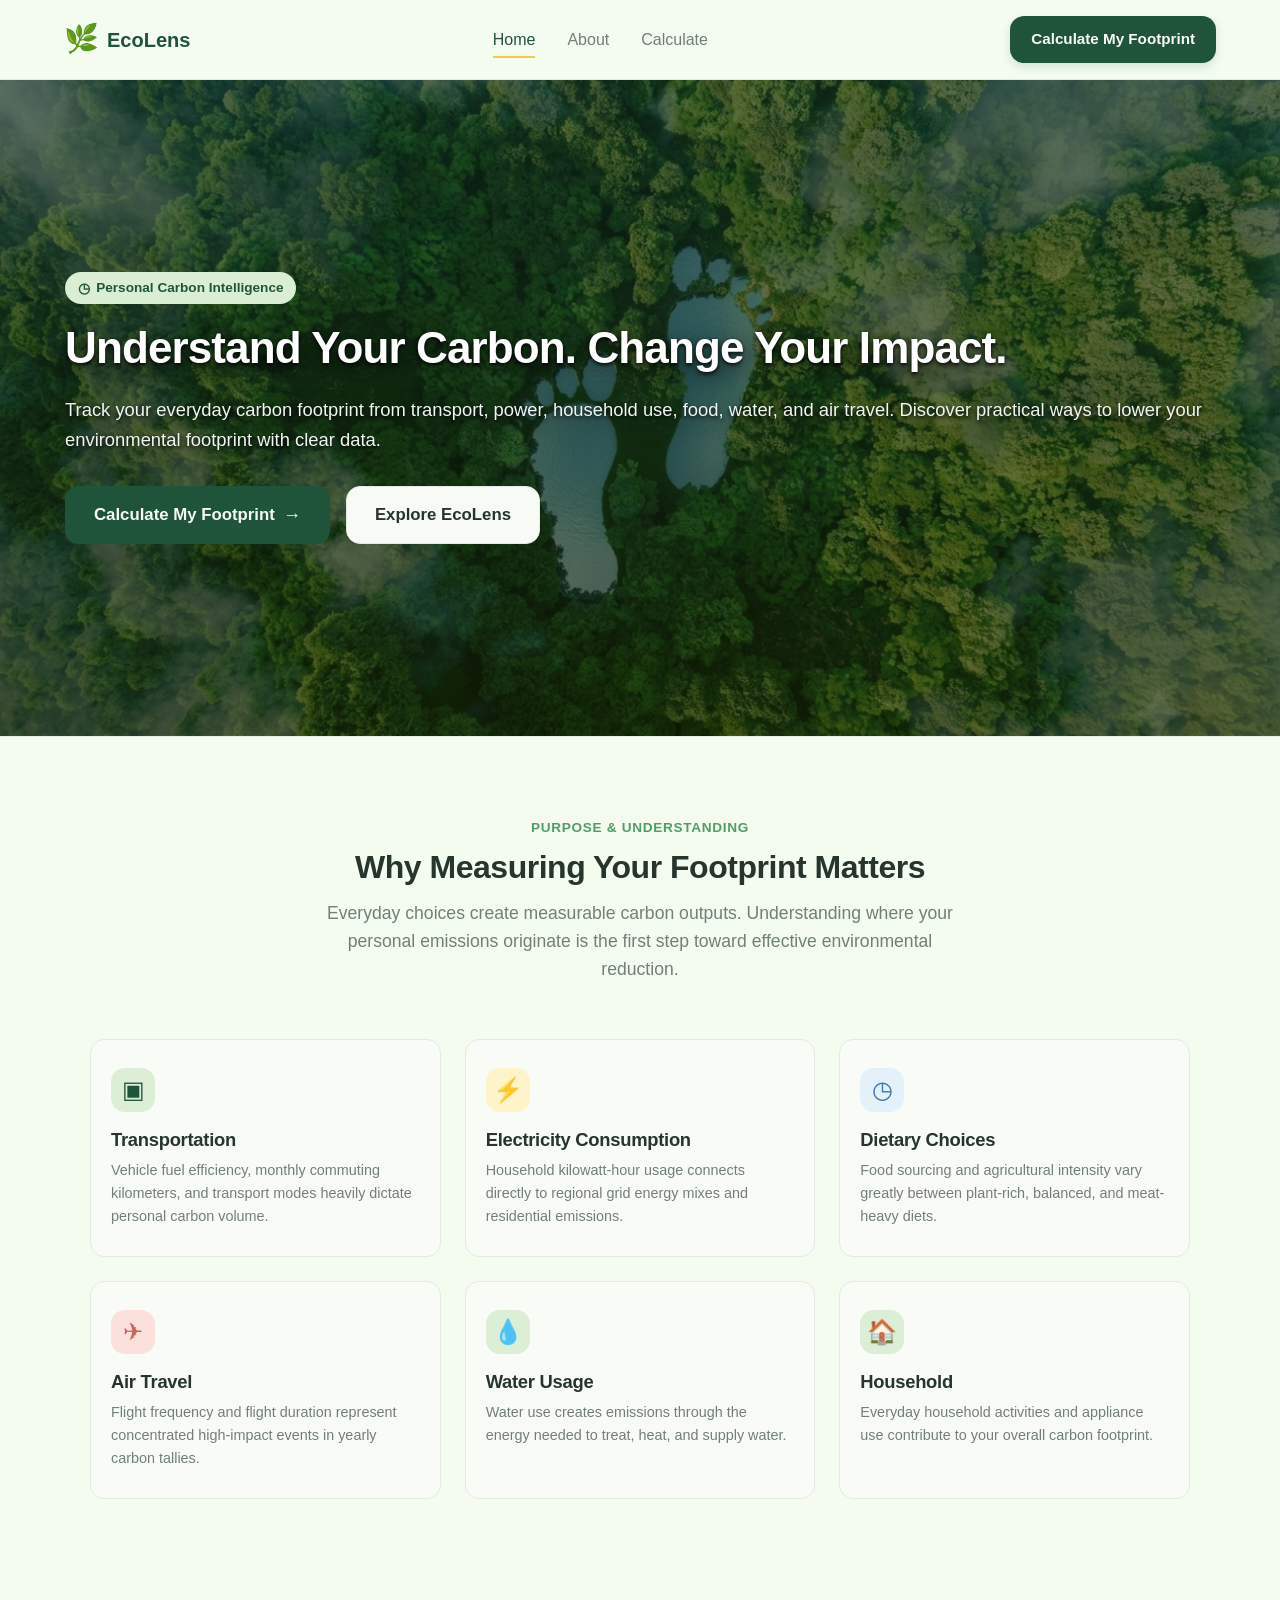
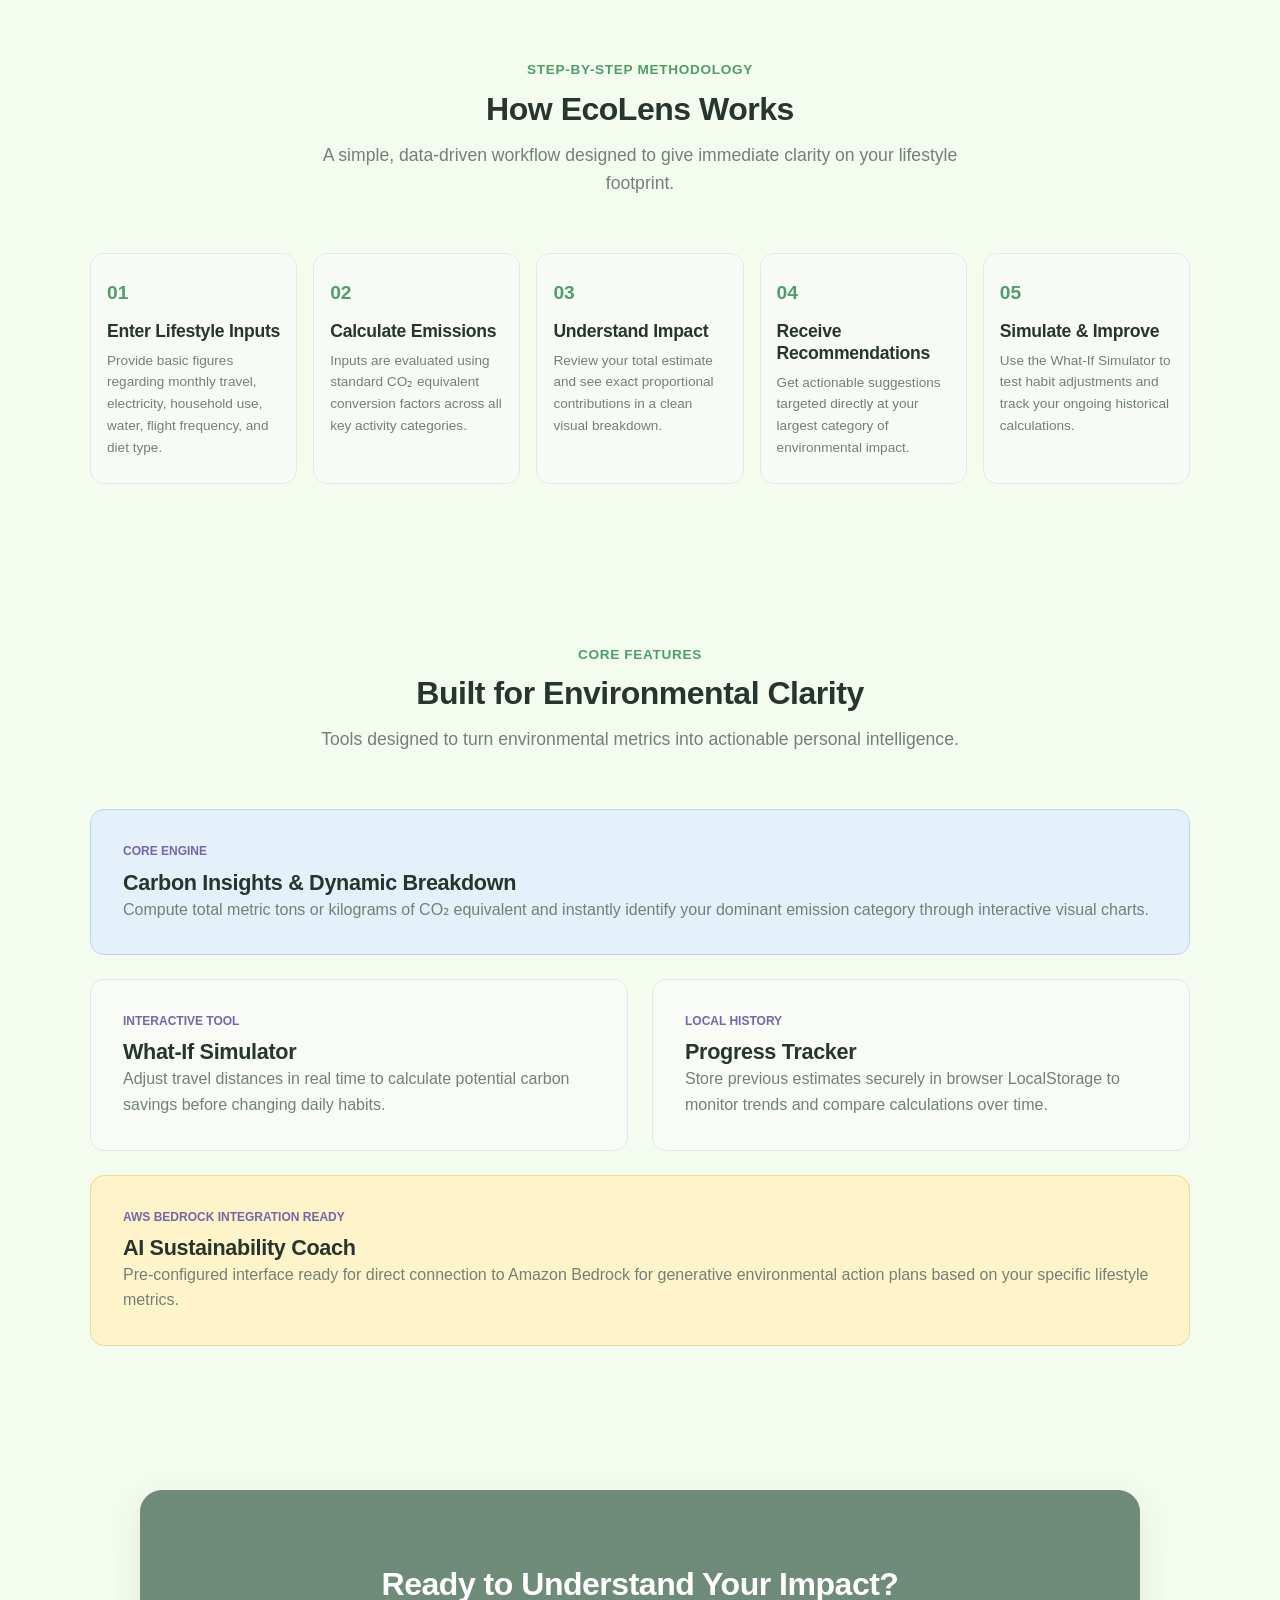
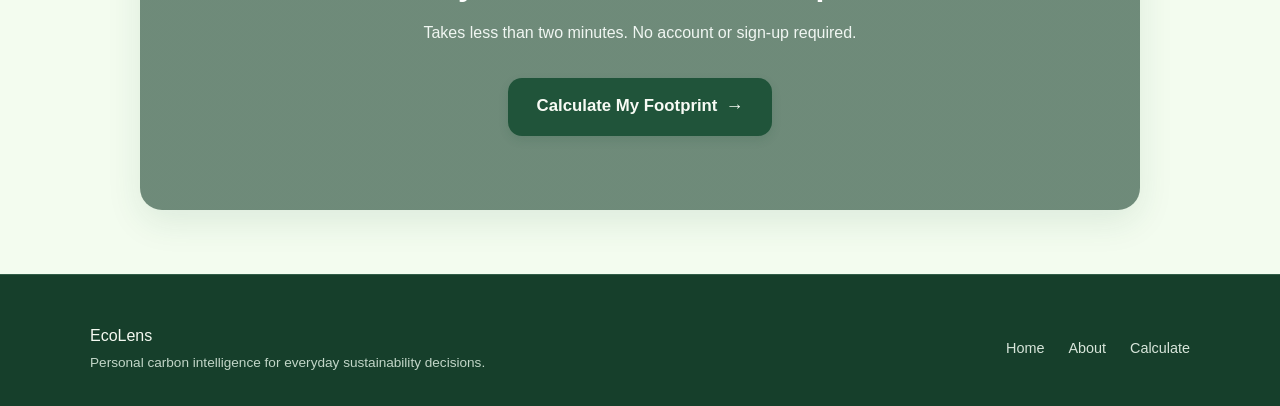
==== commit ed90c831: "Change stylesheet link to style_ecolens_fixed.css" ====
--- a/index.html
+++ b/index.html
@@ -4,7 +4,7 @@
   <meta charset="UTF-8" />
   <meta name="viewport" content="width=device-width, initial-scale=1.0" />
   <title>EcoLens AI — Understand Your Carbon Impact</title>
-  <link rel="stylesheet" href="style.css" />
+  <link rel="stylesheet" href="style_ecolens_fixed.css" />
 </head>
 
 <body>
@@ -538,4 +538,4 @@
   <script src="calculator.js"></script>
 
 </body>
-</html>+</html>
--- a/style_ecolens_fixed.css
+++ b/style_ecolens_fixed.css
@@ -0,0 +1,1607 @@
+:root {
+
+  --bg-white: #f3fceffb;
+  --bg-ice: #F4FAF6;
+  --bg-ghost: #F8FBF9;
+  --bg-cream: #a018ad;
+
+  --color-meadow: #4F9D69;
+  --color-bright-green: #6FBE7C;
+  --color-deep-jungle: #20543A;
+  --color-dark-green: #163F2B;
+
+  --color-blue: #5B9BD5;
+  --color-blue-dark: #3975A7;
+  --color-blue-light: #E4F0FA;
+
+  --color-yellow: #F2C94C;
+  --color-yellow-dark: #B8860B;
+  --color-yellow-light: #FFF4C9;
+
+  --color-orange: #E89B4A;
+  --color-orange-dark: #C97825;
+  --color-orange-light: #FFF0DC;
+
+  --color-coral: #E98273;
+  --color-coral-dark: #C96558;
+  --color-coral-light: #FBE0DC;
+
+  --color-purple: #7665A8;
+  --color-purple-light: #EEE9FA;
+  --color-purple-border: #D5CBEF;
+
+  --text-dark: #26352D;
+  --text-main: #34443B;
+  --text-muted: #718078;
+  --text-light: #FFFFFF;
+
+  --border-light: #E3EAE5;
+  --border-medium: #CCD9D0;
+  --border-subtle: #E8EEE9;
+
+  --radius-sm: 8px;
+  --radius-md: 14px;
+  --radius-lg: 22px;
+  --radius-pill: 999px;
+
+  --shadow-subtle: 0 5px 18px rgba(32, 84, 58, 0.06);
+  --shadow-card: 0 12px 35px rgba(32, 84, 58, 0.10);
+
+  --transition-fast: 0.2s ease;
+  --transition-normal: 0.3s ease;
+}
+
+* {
+  box-sizing: border-box;
+  margin: 0;
+  padding: 0;
+}
+
+html {
+  scroll-behavior: smooth;
+
+  font-family:
+    "Segoe UI",
+    "Inter",
+    -apple-system,
+    BlinkMacSystemFont,
+    sans-serif;
+
+  background-color: var(--bg-white);
+  color: var(--text-main);
+  line-height: 1.6;
+}
+
+body {
+  min-height: 100vh;
+  display: flex;
+  flex-direction: column;
+  background-color: var(--bg-white);
+}
+
+main {
+  flex: 1;
+}
+
+a {
+  color: inherit;
+  text-decoration: none;
+}
+
+p {
+  color: var(--text-muted);
+}
+
+h1,
+h2,
+h3,
+h4 {
+  color: var(--text-dark);
+  font-weight: 700;
+  line-height: 1.25;
+  letter-spacing: -0.015em;
+}
+
+h1 { font-size: 2.75rem; }
+
+h2 { font-size: 2rem; }
+
+h3 { font-size: 1.35rem; }
+
+h4 { font-size: 1.1rem;}
+
+
+/* =========================================================
+   OUR VISION
+   ========================================================= */
+
+.vision-section {
+  background-color: #E4F2E7;
+}
+
+.vision-layout {
+  display: grid;
+  grid-template-columns: 1fr 1fr;
+  align-items: center;
+  gap: 5rem;
+
+  max-width: 1100px;
+  margin: 0 auto;
+}
+
+
+/* =========================================================
+   LAYERED IMAGES
+   ========================================================= */
+
+.vision-images {
+  position: relative;
+
+  width: 100%;
+  max-width: 500px;
+
+  min-height: 420px;
+}
+
+.vision-main-image {
+  position: absolute;
+
+  top: 0;
+  left: 0;
+
+  width: 82%;
+  height: 350px;
+
+  overflow: hidden;
+
+  border-radius: var(--radius-lg);
+
+  box-shadow: var(--shadow-card);
+}
+
+.vision-main-image img {
+  width: 100%;
+  height: 100%;
+
+  object-fit: cover;
+
+  display: block;
+}
+
+
+.vision-small-image {
+  position: absolute;
+  right: 0;
+  bottom: 0;
+  width: 52%;
+  height: 220px;
+  overflow: hidden;
+  border-radius: var(--radius-lg);
+  border: 3px solid #E4F2E7;
+  box-shadow: 0 12px 30px rgba(22, 63, 43, 0.18);
+  background-color: #FFFFFF;
+}
+
+.vision-small-image img {
+  width: 100%;
+  height: 100%;
+  object-fit: cover;
+  display: block;
+}
+
+
+/* =========================================================
+   VISION TEXT
+   ========================================================= */
+
+.vision-text {
+  max-width: 520px;
+}
+
+.vision-text .section-tag {
+  display: inline-block;
+  margin-bottom: 1rem;
+}
+
+.vision-text h2 {
+  margin-bottom: 1.25rem;
+  color: var(--color-deep-jungle);
+  font-size: 2.4rem;
+  line-height: 1.2;
+}
+
+.vision-text p {
+  color: var(--text-secondary);
+  font-size: 1rem;
+  line-height: 1.8;
+}
+
+
+/* =========================================================
+   RESPONSIVE
+   ========================================================= */
+
+@media (max-width: 900px) {
+
+  .vision-layout {
+    grid-template-columns: 1fr;
+    gap: 3rem;
+  }
+
+  .vision-images {
+    margin: 0 auto;
+  }
+
+  .vision-text {
+    max-width: 700px;
+    margin: 0 auto;
+    text-align: center;
+  }
+
+}
+
+@media (max-width: 600px) {
+
+  .vision-images {
+    min-height: 350px;
+  }
+
+  .vision-main-image {
+    width: 85%;
+    height: 290px;
+  }
+
+  .vision-small-image {
+    width: 55%;
+    height: 170px;
+
+    border-width: 6px;
+  }
+
+  .vision-text h2 {
+    font-size: 1.9rem;
+  }
+
+}
+
+
+.site-header {
+  background-color: var(--bg-white);
+  border-bottom: 1px solid var(--border-light);
+  position: sticky;
+  top: 0;
+  z-index: 100;
+  backdrop-filter: blur(10px);
+}
+
+.nav-container {
+  max-width: 1200px;
+  margin: 0 auto;
+  padding: 1rem 1.5rem;
+
+  display: flex;
+  align-items: center;
+  justify-content: space-between;
+}
+
+.brand-logo {
+  display: flex;
+  align-items: center;
+  gap: 0.5rem;
+  font-weight: 750;
+  font-size: 1.25rem;
+  color: var(--color-deep-jungle);
+  transition: transform var(--transition-fast);
+}
+
+.brand-logo:hover {
+  transform: translateY(-1px);
+}
+
+.brand-tag {
+  background-color: #D2E8C8;
+  color: var(--color-deep-jungle);
+  border: 1px solid #AFCBA7;
+  font-size: 0.75rem;
+  padding: 0.1rem 0.4rem;
+  border-radius: var(--radius-sm);
+  margin-left: 0.2rem;
+}
+
+.nav-links {
+  display: flex;
+  gap: 2rem;
+}
+
+.nav-link {
+  font-weight: 500;
+  color: var(--text-muted);
+  transition: color var(--transition-fast);
+
+  position: relative;
+}
+
+.nav-link::after {
+  content: "";
+  position: absolute;
+  left: 0;
+  bottom: -6px;
+  width: 0;
+  height: 2px;
+  background-color: var(--color-yellow);
+  transition: width var(--transition-fast);
+}
+
+.nav-link:hover,
+.nav-link.active {
+  color: var(--color-deep-jungle);
+}
+
+.nav-link:hover::after,
+.nav-link.active::after {
+  width: 100%;
+}
+
+.nav-cta {
+  display: inline-flex;
+}
+
+.btn {
+  display: inline-flex;
+  align-items: center;
+  justify-content: center;
+  gap: 0.5rem;
+  padding: 0.65rem 1.25rem;
+  font-size: 0.95rem;
+  font-weight: 600;
+  border-radius: var(--radius-md);
+  border: 1px solid transparent;
+  cursor: pointer;
+
+  transition:
+    transform var(--transition-fast),
+    background-color var(--transition-fast),
+    box-shadow var(--transition-fast),
+    border-color var(--transition-fast);
+}
+
+.btn:hover {
+  transform: translateY(-2px);
+}
+
+.btn-primary {
+  background-color: var(--color-deep-jungle);
+  color: #F8FBF5;
+  box-shadow: 0 4px 10px rgba(32, 84, 58, 0.15);
+}
+
+.btn-primary:hover {
+  background-color: var(--color-dark-green);
+  box-shadow: 0 7px 16px rgba(32, 84, 58, 0.20);
+}
+
+.btn-outline {
+  background-color: #F8FBF5;
+  color: var(--text-dark);
+  border-color: var(--border-light);
+}
+
+.btn-outline:hover {
+  border-color: var(--color-meadow);
+  color: var(--color-deep-jungle);
+  background-color: #EEF6E9;
+}
+
+.btn-large {
+  padding: 0.85rem 1.75rem;
+  font-size: 1.05rem;
+}
+
+.btn-small {
+  padding: 0.4rem 0.85rem;
+  font-size: 0.85rem;
+}
+
+.btn-block {
+  width: 100%;
+}
+
+.badge {
+  display: inline-flex;
+  align-items: center;
+  gap: 0.4rem;
+  background-color: #D9EED2;
+  color: var(--color-deep-jungle);
+  font-size: 0.85rem;
+  font-weight: 600;
+  padding: 0.3rem 0.8rem;
+  border-radius: var(--radius-pill);
+  margin-bottom: 1rem;
+}
+
+.badge-light {
+  background-color: rgba(255, 255, 255, 0.18);
+  color: #F8FBF5;
+}
+
+.badge-success {
+  background-color: #DDF0D6;
+
+  color: var(--color-deep-jungle);
+}
+
+.section {
+  padding: 5rem 1.5rem;
+}
+
+.section-container {
+  max-width: 1100px;
+  margin: 0 auto;
+}
+
+.section-header {
+  text-align: center;
+  max-width: 650px;
+  margin: 0 auto 3.5rem auto;
+}
+
+.section-header.align-left {
+  text-align: left;
+  margin-left: 0;
+}
+
+.section-tag {
+  color: var(--color-meadow);
+  font-weight: 700;
+  font-size: 0.85rem;
+  text-transform: uppercase;
+  letter-spacing: 0.05em;
+  display: block;
+  margin-bottom: 0.5rem;
+}
+
+.section-header p {
+  margin-top: 0.75rem;
+  font-size: 1.1rem;
+}
+
+.bg-light {
+  background-color: var(--bg-ice);
+}
+
+.hero-section {
+  padding: 12rem 1.5rem;
+  background-image:
+linear-gradient(rgba(12, 40, 26, 0.6), rgba(19, 32, 1, 0.6)),
+   url("hero.png");
+  background-size: cover;
+  background-position: center;
+  background-repeat: no-repeat;
+  border-bottom: 1px solid var(--border-subtle);
+  position: relative;
+  overflow: hidden;
+}
+
+.hero-container {
+  max-width: 1150px;
+  margin: 0 auto;
+  display: flex;
+  align-items: center;
+  position: relative;
+  z-index: 2;
+}
+
+.hero-title {
+  margin-bottom: 1.25rem;
+  color: #ffffff;
+  text-shadow: 
+    0 2px 4px rgba(0, 0, 0, 0.9),
+    0 8px 24px rgba(0, 0, 0, 0.7);
+  letter-spacing: -0.02em;
+}
+
+.hero-subtext {
+  font-size: 1.15rem;
+  margin-bottom: 2rem;
+  color: #F0F6F2;
+  text-shadow: 
+    0 2px 4px rgba(0, 0, 0, 0.9),
+    0 8px 24px rgba(0, 0, 0, 0.7);
+}
+
+.hero-actions {
+  display: flex;
+  gap: 1rem;
+  flex-wrap: wrap;
+}
+
+.grid-3-cols {
+  display: grid;
+  grid-template-columns: repeat(3, 1fr);
+  gap: 1.5rem;
+}
+
+.grid-4-cols {
+  display: grid;
+  grid-template-columns: repeat(4, 1fr);
+  gap: 1.5rem;
+}
+.info-card {
+  background: #F9FCF6;
+  border: 1px solid var(--border-light);
+  border-radius: var(--radius-md);
+  padding: 1.75rem 1.25rem;
+  transition:
+    transform var(--transition-fast),
+    border-color var(--transition-fast),
+    box-shadow var(--transition-fast);
+}
+
+.info-card:hover {
+  transform: translateY(-5px);
+  border-color: #A8C79F;
+  box-shadow: var(--shadow-card);
+}
+
+.card-icon {
+  width: 44px;
+  height: 44px;
+  background-color: #DCEED5;
+  color: var(--color-deep-jungle);
+  border-radius: var(--radius-md);
+  display: flex;
+  align-items: center;
+  justify-content: center;
+  margin-bottom: 1rem;
+  transition: transform var(--transition-fast);
+}
+
+.info-card:nth-child(1) .card-icon {
+  background-color: #DCEED5;
+  color: var(--color-deep-jungle);
+}
+
+.info-card:nth-child(2) .card-icon {
+  background-color: var(--color-yellow-light);
+  color: var(--color-yellow-dark);
+}
+
+.info-card:nth-child(3) .card-icon {
+  background-color: var(--color-blue-light);
+  color: var(--color-blue-dark);
+}
+
+.info-card:nth-child(4) .card-icon {
+  background-color: var(--color-coral-light);
+  color: var(--color-coral-dark);
+}
+
+.info-card:hover .card-icon {
+  transform: scale(1.06);
+}
+
+.info-card h3 {
+  margin-bottom: 0.5rem;
+  font-size: 1.15rem;
+}
+
+.info-card p {
+  font-size: 0.9rem;
+}
+
+.process-timeline {
+  display: grid;
+  grid-template-columns: repeat(5, 1fr);
+  gap: 1rem;
+  position: relative;
+}
+
+.timeline-step {
+  background: #F8FBF5;
+  border: 1px solid var(--border-light);
+  border-radius: var(--radius-md);
+  padding: 1.5rem 1rem;
+  transition:
+    transform var(--transition-fast),
+    border-color var(--transition-fast);
+}
+
+.timeline-step:hover {
+  transform: translateY(-3px);
+  border-color: #A8C79F;
+}
+
+.step-num {
+  font-size: 1.2rem;
+  font-weight: 800;
+  color: var(--color-meadow);
+  margin-bottom: 0.75rem;
+}
+
+.step-body h4 {
+  margin-bottom: 0.4rem;
+}
+
+.step-body p {
+  font-size: 0.85rem;
+}
+
+.capabilities-editorial {
+  display: grid;
+  grid-template-columns: 1fr 1fr;
+  gap: 1.5rem;
+}
+
+.cap-card {
+  background: #F9FCF6;
+  border: 1px solid var(--border-light);
+  border-radius: var(--radius-md);
+  padding: 2rem;
+}
+
+.cap-main {
+  grid-column: span 2;
+  background-color: var(--color-blue-light);
+  border-color: #B9D6ED;
+}
+
+.cap-wide {
+  grid-column: span 2;
+  background-color: var(--color-yellow-light);
+  border-color: #EBD995;
+}
+
+.cap-badge {
+  font-size: 0.75rem;
+  font-weight: 700;
+  text-transform: uppercase;
+  color: var(--color-purple);
+  margin-bottom: 0.5rem;
+}
+
+.cta-section {
+  padding: 4rem 1.5rem;
+  background-color: var(--bg-white);
+}
+
+.cta-container {
+  width: 100%;
+  max-width: 1000px;
+  min-height: 320px;
+  margin: 0 auto;
+  padding: 4rem 3rem;
+  display: flex;
+  flex-direction: column;
+  align-items: center;
+  justify-content: center;
+  text-align: center;
+  border-radius: var(--radius-lg);
+  overflow: hidden;
+  position: relative;
+  background-image:
+    linear-gradient(
+      rgba(22, 63, 43, 0.60),
+      rgba(22, 63, 43, 0.60)
+    ),
+    url("https://media.istockphoto.com/id/2166702269/photo/group-of-volunteers-help-solve-environmental-problems-global-teamwork-and-business-world.jpg?s=612x612&w=0&k=20&c=MuSwms86ceY1Y4iDqmD52Hl9I4UeyW6ZyM1d6s4SlRw=");
+
+  background-size: cover;
+  background-position: center;
+  background-repeat: no-repeat;
+  box-shadow: var(--shadow-card);
+}
+
+.cta-container h2 {
+  color: #FFFFFF;
+  margin-bottom: 1rem;
+  position: relative;
+  z-index: 2;
+}
+
+.cta-container p {
+  color: #F0F6F2;
+  margin-bottom: 2rem;
+  max-width: 700px;
+  position: relative;
+  z-index: 2;
+}
+
+.cta-container .btn {
+  position: relative;
+  z-index: 2;
+}
+.about-hero-section {
+  position: relative;
+  padding: 12rem 1.5rem;
+  background-image:
+    linear-gradient(
+      rgba(22, 63, 43, 0.60),
+      rgba(22, 63, 43, 0.60)
+    ),
+    url("images/about1.jpg");
+  background-size: cover;
+  background-position: center;
+  background-repeat: no-repeat;
+  color: #FFFFFF;
+  overflow: hidden;
+  text-align: center;
+}
+
+.about-hero-content {
+  max-width: 800px;
+  margin: 0 auto;
+  position: relative;
+  z-index: 2;
+}
+
+.about-hero-content h1 {
+  color: #FFFFFF;
+  margin-bottom: 1.25rem;
+}
+
+.about-hero-content p {
+  color: #F0F6F2;
+  font-size: 1.2rem;
+}
+
+.text-content-max {
+  max-width: 750px;
+}
+
+.body-lead {
+  font-size: 1.2rem;
+  font-weight: 500;
+  color: var(--text-dark);
+  margin-bottom: 1.25rem;
+}
+
+.body-text {
+  font-size: 1.05rem;
+  line-height: 1.7;
+}
+
+.pillar-card {
+  background: #f8fcf5;
+  border: 1px solid var(--border-light);
+  border-radius: var(--radius-md);
+  padding: 1.75rem 1.25rem;
+  transition: transform var(--transition-fast);
+}
+
+.pillar-card:hover {
+  transform: translateY(-3px);
+}
+
+.pillar-num {
+  font-size: 1rem;
+  font-weight: 800;
+  color: var(--color-deep-jungle);
+  background-color: #DCEED5;
+  width: 36px;
+  height: 36px;
+  border-radius: 50%;
+  display: flex;
+  align-items: center;
+  justify-content: center;
+  margin-bottom: 1rem;
+}
+
+.diagram-container {
+  display: flex;
+  align-items: center;
+  justify-content: space-between;
+  background: #F9FCF6;
+  border: 1px solid var(--border-light);
+  border-radius: var(--radius-lg);
+  padding: 2.5rem 1.5rem;
+  box-shadow: var(--shadow-subtle);
+}
+
+.diagram-node {
+  display: flex;
+  flex-direction: column;
+  align-items: center;
+  text-align: center;
+}
+
+.node-icon {
+  width: 48px;
+  height: 48px;
+  background-color: var(--color-purple-light);
+  color: var(--color-purple);
+  border-radius: 50%;
+  display: flex;
+  align-items: center;
+  justify-content: center;
+  margin-bottom: 0.5rem;
+}
+
+.diagram-node span {
+  font-weight: 600;
+  font-size: 0.9rem;
+}
+
+.diagram-node small {
+  color: var(--text-muted);
+  font-size: 0.75rem;
+}
+
+.diagram-line {
+  flex: 1;
+  height: 2px;
+  background: var(--color-yellow);
+  margin: 0 0.75rem;
+  position: relative;
+  top: -12px;
+}
+
+.calculator-page {
+  padding: 3rem 1.5rem 5rem 1.5rem;
+  background-color: var(--bg-white);
+}
+
+.calc-container {
+  max-width: 800px;
+  margin: 0 auto;
+}
+
+.calc-header h1 {
+  margin-bottom: 0.5rem;
+}
+
+.calc-header p {
+  margin-bottom: 2rem;
+}
+
+.progress-indicator {
+  display: flex;
+  align-items: center;
+  justify-content: space-between;
+  margin: 2rem 0 2.5rem 0;
+}
+
+.progress-step {
+  display: flex;
+  flex-direction: column;
+  align-items: center;
+  gap: 0.3rem;
+  z-index: 2;
+}
+
+.step-circle {
+  width: 32px;
+  height: 32px;
+  border-radius: 50%;
+  background-color: #F9FCF6;
+  border: 2px solid var(--border-light);
+  color: var(--text-muted);
+  display: flex;
+  align-items: center;
+  justify-content: center;
+  font-weight: 700;
+  font-size: 0.85rem;
+  transition: all var(--transition-fast);
+}
+
+.step-label {
+  font-size: 0.75rem;
+  font-weight: 600;
+  color: var(--text-muted);
+}
+
+.progress-step.active .step-circle {
+  background-color: var(--color-deep-jungle);
+  border-color: var(--color-deep-jungle);
+  color: #F8FBF5;
+  box-shadow: 0 0 0 5px rgba(32, 84, 58, 0.10);
+}
+
+.progress-step.active .step-label {
+  color: var(--color-deep-jungle);
+}
+
+.progress-step.completed .step-circle {
+  background-color: var(--color-blue);
+  border-color: var(--color-blue);
+  color: #F8FBF5;
+}
+
+.progress-line {
+  flex: 1;
+  height: 2px;
+  background-color: var(--border-light);
+  margin: 0 0.5rem;
+  position: relative;
+  top: -10px;
+}
+
+.card {
+  background: #F9FCF6;
+  border: 1px solid var(--border-light);
+  border-radius: var(--radius-lg);
+  padding: 2.5rem;
+  box-shadow: var(--shadow-subtle);
+  margin-bottom: 2rem;
+}
+
+.form-section {
+  margin-bottom: 2.5rem;
+  padding-bottom: 2rem;
+  border-bottom: 1px solid var(--border-subtle);
+}
+
+.form-section:last-child {
+  border-bottom: none;
+  margin-bottom: 1rem;
+}
+
+.section-title {
+  display: flex;
+  align-items: center;
+  gap: 0.6rem;
+  font-size: 1.2rem;
+  font-weight: 700;
+  color: var(--text-dark);
+  margin-bottom: 1.25rem;
+}
+
+.form-grid {
+  display: grid;
+  grid-template-columns: 1fr 1fr;
+  gap: 1.5rem;
+}
+
+.form-group {
+  display: flex;
+  flex-direction: column;
+  gap: 0.5rem;
+}
+
+.form-group label {
+  font-size: 0.9rem;
+  font-weight: 600;
+  color: var(--text-dark);
+}
+
+.form-control {
+  padding: 0.75rem 1rem;
+  font-size: 0.95rem;
+  border: 1px solid var(--border-light);
+  border-radius: var(--radius-md);
+  outline: none;
+  background-color: #FCFDF9;
+  color: var(--text-dark);
+  transition:
+    border-color var(--transition-fast),
+    box-shadow var(--transition-fast),
+    background-color var(--transition-fast);
+}
+
+.form-control:hover {
+  border-color: #AFCBA7;
+}
+
+.form-control:focus {
+  border-color: var(--color-blue);
+  background-color: #FFFFFF;
+  box-shadow: 0 0 0 3px rgba(91, 155, 213, 0.14);
+}
+
+.input-with-unit {
+  position: relative;
+  display: flex;
+  align-items: center;
+}
+
+.input-with-unit input {
+  width: 100%;
+  padding-right: 5rem;
+}
+
+.unit-tag {
+  position: absolute;
+  right: 1rem;
+  font-size: 0.8rem;
+  font-weight: 600;
+  color: var(--color-blue-dark);
+}
+
+.radio-cards-group {
+  display: grid;
+  grid-template-columns: repeat(3, 1fr);
+  gap: 1rem;
+}
+
+.radio-card {
+  position: relative;
+  border: 1px solid var(--border-light);
+  background-color:#FCFDF9 ;
+  border-radius: var(--radius-md);
+  padding: 1rem;
+  cursor: pointer;
+  transition:
+    transform var(--transition-fast),
+    border-color var(--transition-fast),
+    background-color var(--transition-fast);
+}
+
+.radio-card:hover {
+  border-color: #AFCBA7;
+  background-color:#fafcf0;
+  transform: translateY(-2px);
+}
+
+.radio-card input[type="radio"] {
+  position: absolute;
+  top: 1rem;
+  right: 1rem;
+  accent-color: var(--color-deep-jungle);
+}
+
+.radio-card-content {
+  display: flex;
+  flex-direction: column;
+}
+
+.radio-title {
+  font-weight: 700;
+  font-size: 0.95rem;
+  color: var(--text-dark);
+}
+
+.radio-desc {
+  font-size: 0.75rem;
+  color: var(--text-muted);
+  margin-top: 0.25rem;
+}
+
+.alert {
+  padding: 0.85rem 1.25rem;
+  border-radius: var(--radius-md);
+  font-size: 0.9rem;
+  margin-bottom: 1.5rem;
+}
+
+.alert-error {
+  background-color: var(--color-coral-light);
+  color: var(--color-coral-dark);
+  border: 1px solid #F0CCC7;
+}
+
+.results-header {
+  text-align: center;
+  margin-bottom: 2rem;
+}
+
+.main-metric-display {
+  margin: 1rem 0 0.25rem 0;
+  padding: 1.5rem;
+  background-color: var(--color-yellow-light);
+  border-radius: var(--radius-lg);
+}
+
+.metric-number {
+  font-size: 3.5rem;
+  font-weight: 800;
+  color: var(--color-deep-jungle);
+  line-height: 1;
+}
+
+.metric-unit-large {
+  font-size: 1.1rem;
+  font-weight: 600;
+  color: var(--text-muted);
+  margin-left: 0.4rem;
+}
+
+.metric-subtext {
+  font-size: 0.95rem;
+}
+
+.contributor-box {
+  display: flex;
+  align-items: center;
+  gap: 1.25rem;
+  background-color: var(--color-orange-light);
+  border: 1px solid #F0D79D;
+  border-radius: var(--radius-md);
+  padding: 1.25rem 1.5rem;
+  margin-bottom: 2.5rem;
+}
+
+.contributor-icon {
+  color: var(--color-orange);
+  font-size: 1.3rem;
+}
+
+.contributor-text {
+  flex: 1;
+}
+
+.contributor-title {
+  font-size: 1.05rem;
+  color: var(--text-dark);
+}
+
+.contributor-text p {
+  font-size: 0.85rem;
+  margin-top: 0.1rem;
+}
+
+.contributor-badge {
+  background-color: var(--color-orange);
+  color: #FFFFFF;
+  font-weight: 800;
+  font-size: 1.1rem;
+  padding: 0.4rem 0.8rem;
+  border-radius: var(--radius-sm);
+}
+
+
+.breakdown-section {
+  margin-bottom: 2.5rem;
+}
+
+.breakdown-section h3 {
+  margin-bottom: 1.25rem;
+}
+
+.breakdown-list {
+  display: flex;
+  flex-direction: column;
+  gap: 1.25rem;
+}
+
+.item-meta {
+  display: flex;
+  justify-content: space-between;
+  font-size: 0.9rem;
+  font-weight: 600;
+  margin-bottom: 0.35rem;
+}
+
+.item-bar-track {
+  height: 12px;
+  background-color: #E2EADF;
+  border-radius: 6px;
+  overflow: hidden;
+}
+
+.item-bar-fill {
+  height: 100%;
+  border-radius: 6px;
+  transition: width 1s cubic-bezier(0.1, 0.5, 0.1, 1);
+}
+
+.fill-transport {
+  background-color: var(--color-orange);
+}
+
+.fill-electricity {
+  background-color: var(--color-yellow);
+}
+
+.fill-food {
+  background-color: var(--color-coral);
+}
+
+.fill-flights {
+  background-color: var(--color-blue);
+}
+
+.insight-box {
+  background-color: var(--color-purple-light);
+  border-left: 4px solid var(--color-purple);
+  padding: 1.25rem;
+  border-radius: 0 var(--radius-md) var(--radius-md) 0;
+  font-size: 0.95rem;
+}
+
+.insight-box strong {
+  color: var(--color-purple);
+}
+
+.coach-header {
+  display: flex;
+  align-items: center;
+  justify-content: space-between;
+  margin-bottom: 1rem;
+}
+
+.coach-title-area {
+  display: flex;
+  align-items: center;
+  gap: 0.5rem;
+  color: var(--color-purple);
+}
+
+.preview-tag {
+  font-size: 0.75rem;
+  font-weight: 700;
+  background-color: var(--color-purple-light);
+  color: var(--color-purple);
+  border: 1px solid var(--color-purple-border);
+  padding: 0.2rem 0.6rem;
+  border-radius: var(--radius-sm);
+}
+
+.coach-intro {
+  font-size: 0.9rem;
+  margin-bottom: 1.5rem;
+}
+
+.coach-recommendations {
+  display: flex;
+  flex-direction: column;
+  gap: 1rem;
+}
+
+.rec-item {
+  display: flex;
+  gap: 1rem;
+  background: #F8F5FC;
+  border: 1px solid var(--color-purple-border);
+  border-radius: var(--radius-md);
+  padding: 1rem;
+  transition: transform var(--transition-fast);
+}
+
+.rec-item:hover {
+  transform: translateX(3px);
+}
+
+.rec-bullet {
+  width: 24px;
+  height: 24px;
+  background-color: var(--color-purple);
+  color: #FFFFFF;
+  border-radius: 50%;
+  display: flex;
+  align-items: center;
+  justify-content: center;
+  font-weight: 700;
+  font-size: 0.8rem;
+  flex-shrink: 0;
+}
+
+.rec-content h4 {
+  font-size: 0.95rem;
+  margin-bottom: 0.2rem;
+}
+
+.rec-content p {
+  font-size: 0.85rem;
+}
+
+.sim-header {
+  display: flex;
+  align-items: center;
+  gap: 0.5rem;
+  color: var(--color-blue-dark);
+  margin-bottom: 0.5rem;
+}
+
+.sim-control-group {
+  margin: 1.5rem 0;
+}
+
+.sim-control-group label {
+  display: block;
+  font-size: 0.95rem;
+  font-weight: 600;
+  margin-bottom: 0.75rem;
+}
+
+.sim-slider {
+  width: 100%;
+  accent-color: var(--color-blue);
+  height: 6px;
+  border-radius: 3px;
+  background: var(--border-light);
+}
+
+.sim-results-grid {
+  display: grid;
+  grid-template-columns: repeat(3, 1fr);
+  gap: 1rem;
+  margin-top: 1.5rem;
+}
+
+.sim-metric-card {
+  background: var(--bg-white);
+  border: 1px solid var(--border-light);
+  border-radius: var(--radius-md);
+  padding: 1rem;
+  text-align: center;
+}
+
+.sim-metric-card.sim-highlight {
+  background-color: var(--color-blue-light);
+  border-color: #A9CBE8;
+}
+
+.sim-label {
+  display: block;
+  font-size: 0.75rem;
+  color: var(--text-muted);
+  font-weight: 600;
+  text-transform: uppercase;
+}
+
+.sim-value {
+  font-size: 1.35rem;
+  font-weight: 700;
+  color: var(--text-dark);
+}
+
+.sim-highlight .sim-value {
+  color: var(--color-blue-dark);
+}
+
+
+.history-header {
+  display: flex;
+  align-items: center;
+  justify-content: space-between;
+}
+
+.history-subtitle {
+  font-size: 0.85rem;
+  margin-bottom: 1.25rem;
+}
+
+.history-list {
+  display: flex;
+  flex-direction: column;
+  gap: 0.75rem;
+}
+
+.history-item {
+  display: flex;
+  align-items: center;
+  justify-content: space-between;
+  background: #EEF6E9;
+  border: 1px solid var(--border-subtle);
+  border-radius: var(--radius-md);
+  padding: 0.85rem 1.25rem;
+  font-size: 0.9rem;
+}
+
+.history-date {
+  color: var(--text-muted);
+  font-size: 0.8rem;
+}
+
+.history-val {
+  font-weight: 700;
+  color: var(--color-deep-jungle);
+}
+
+.site-footer {
+  background-color: var(--color-dark-green);
+  color: #F5FAF2;
+  padding: 3rem 1.5rem 2rem 1.5rem;
+  margin-top: 0;
+  border-top: 1px solid #315E48;
+}
+
+.footer-container {
+  max-width: 1100px;
+  margin: 0 auto;
+  display: flex;
+  align-items: center;
+  justify-content: space-between;
+  flex-wrap: wrap;
+  gap: 2rem;
+}
+
+.footer-brand p {
+  color: #C2D6C8;
+  font-size: 0.85rem;
+  margin-top: 0.25rem;
+}
+
+.footer-nav {
+  display: flex;
+  gap: 1.5rem;
+}
+
+.footer-nav a {
+  color: #D7E5DA;
+  font-size: 0.9rem;
+  transition: color var(--transition-fast);
+}
+
+.footer-nav a:hover {
+  color: var(--color-yellow);
+}
+
+.footer-copy {
+  color: #A5BCAF;
+  font-size: 0.8rem;
+  width: 100%;
+  text-align: center;
+  border-top: 1px solid #31533F;
+  padding-top: 1.5rem;
+  margin-top: 1rem;
+}
+
+.page-image {
+  width: 100%;
+  max-width: 900px;
+  margin: 0 auto 35px;
+  border-radius: var(--radius-lg);
+  overflow: hidden;
+  box-shadow: var(--shadow-card);
+}
+
+.page-image img {
+  width: 100%;
+  height: 280px;
+  object-fit: cover;
+  display: block;
+}
+.fade-in-up {
+  opacity: 0;
+  transform: translateY(18px);
+  animation: fadeInUp 0.6s ease forwards;
+}
+
+.delay-1 {
+  animation-delay: 0.1s;
+}
+
+.delay-2 {
+  animation-delay: 0.2s;
+}
+
+.delay-3 {
+  animation-delay: 0.3s;
+}
+
+@keyframes fadeInUp {
+  to {
+    opacity: 1;
+    transform: translateY(0);
+  }
+}
+
+.scroll-reveal {
+  opacity: 1;
+  transform: translateY(0);
+}
+@media (max-width: 900px) {
+  .hero-container {
+    display: block;
+  }
+
+  .grid-3-cols {
+    grid-template-columns: repeat(2, 1fr);
+  }
+
+  .process-timeline {
+    grid-template-columns: 1fr;
+  }
+
+  .capabilities-editorial {
+    grid-template-columns: 1fr;
+  }
+
+  .cap-main,
+  .cap-wide {
+    grid-column: span 1;
+  }
+
+  .diagram-container {
+    flex-direction: column;
+    gap: 1.5rem;
+  }
+
+  .diagram-line {
+    width: 2px;
+    height: 30px;
+    margin: 0;
+    top: 0;
+  }
+
+  .cta-container {
+    max-width: 900px;
+    min-height: 300px;
+    padding: 3.5rem 2rem;
+  }
+}
+
+
+@media (max-width: 600px) {
+
+  h1 {
+    font-size: 2rem;
+  }
+
+  h2 {
+    font-size: 1.5rem;
+  }
+
+  .nav-links {
+    display: none;
+  }
+
+  .grid-3-cols {
+    grid-template-columns: 1fr;
+  }
+
+  .form-grid {
+    grid-template-columns: 1fr;
+  }
+
+  .radio-cards-group {
+    grid-template-columns: 1fr;
+  }
+
+  .sim-results-grid {
+    grid-template-columns: 1fr;
+  }
+
+  .progress-indicator {
+    overflow-x: auto;
+    padding-bottom: 0.5rem;
+  }
+
+  .progress-step .step-label {
+    display: none;
+  }
+
+  .card {
+    padding: 1.5rem;
+  }
+
+  .metric-number {
+    font-size: 2.8rem;
+  }
+
+  .hero-section {
+    padding: 4.5rem 1.25rem;
+  }
+
+  .hero-container {
+    display: block;
+  }
+
+  .section {
+    padding: 3.5rem 1.25rem;
+  }
+
+  .about-hero-section {
+    padding: 5rem 1.25rem 4rem 1.25rem;
+  }
+
+  .cta-section {
+    padding: 3rem 1rem;
+  }
+
+  .cta-container {
+    min-height: 280px;
+    padding: 3rem 1.5rem;
+    background-position: center;
+  }
+
+}
+
+@media (prefers-reduced-motion: reduce) {
+  *,
+  *::before,
+  *::after {
+    animation-duration: 0.01ms !important;
+    animation-iteration-count: 1 !important;
+    scroll-behavior: auto !important;
+    transition-duration: 0.01ms !important;
+  }
+
+}
+.fill-household {
+  background-color: var(--color-cyprus);
+}
+
+.fill-water {
+  background-color: var(--color-meadow);
+}
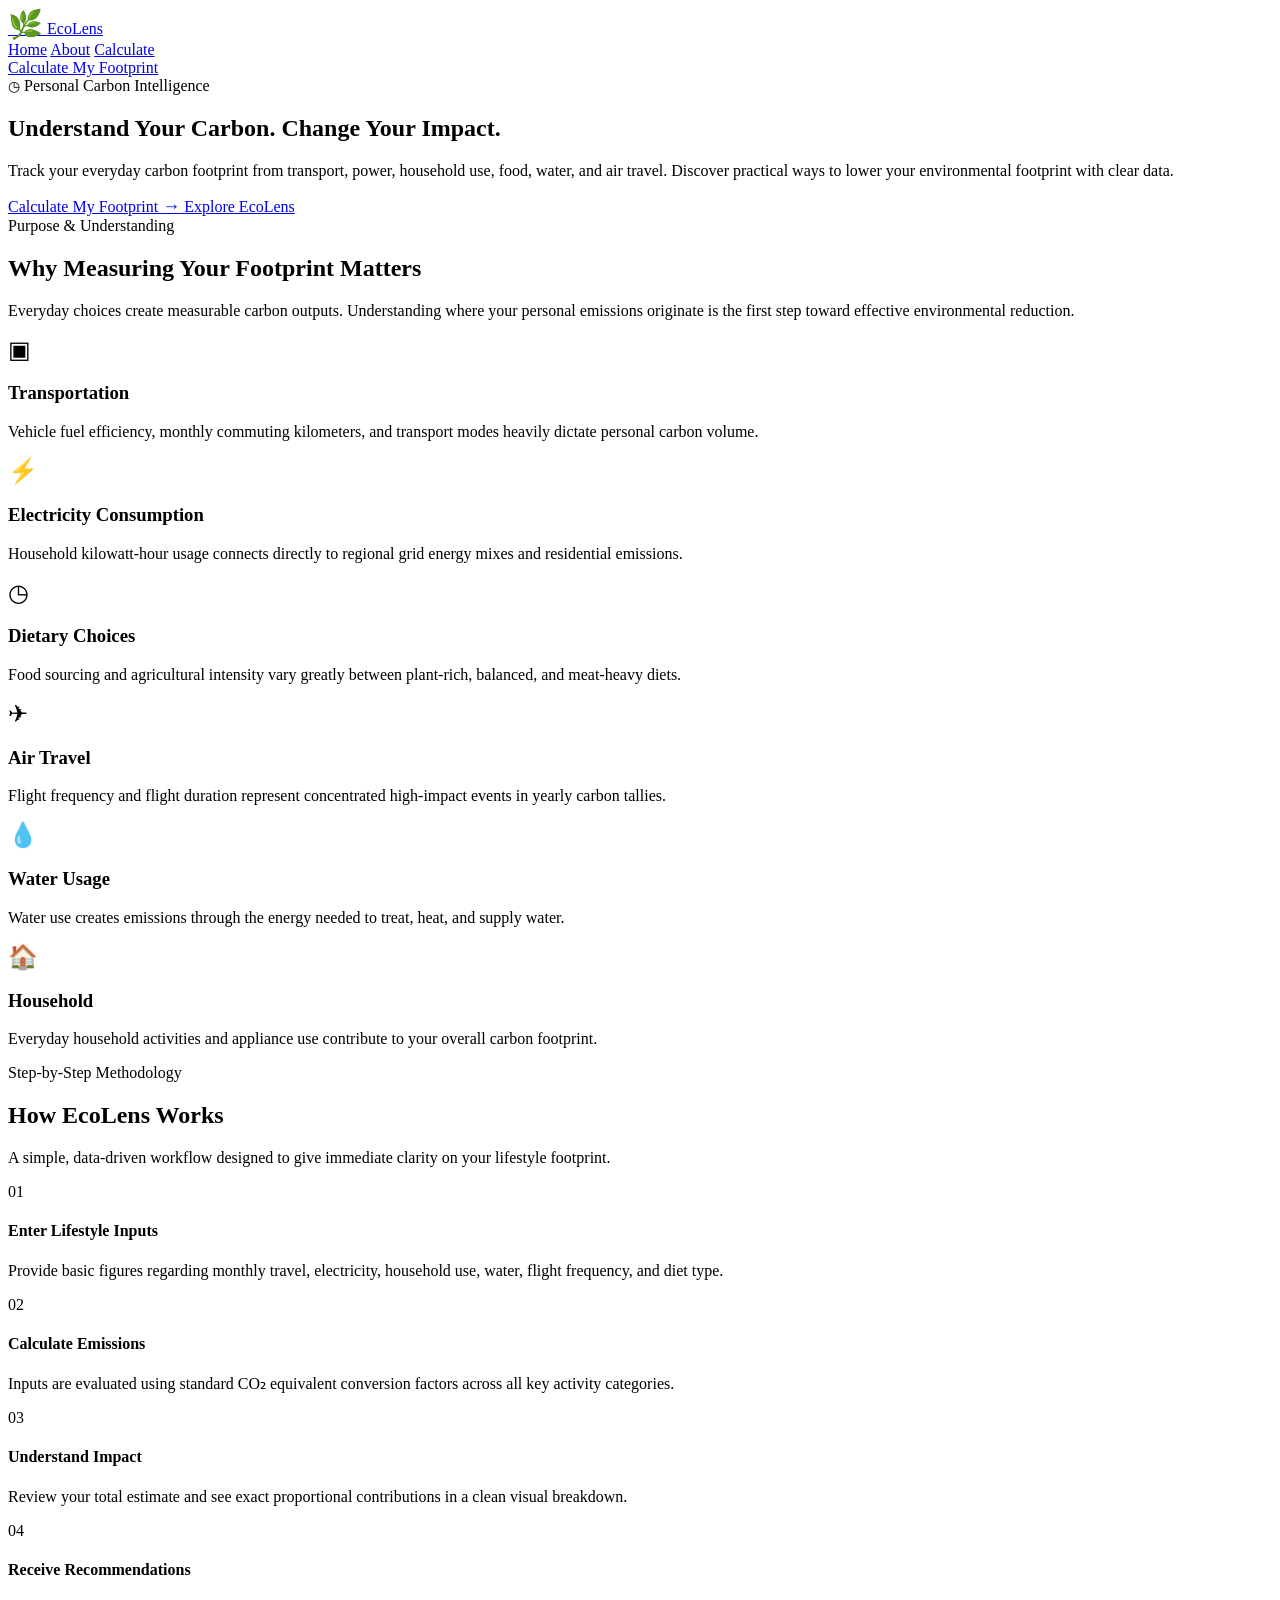
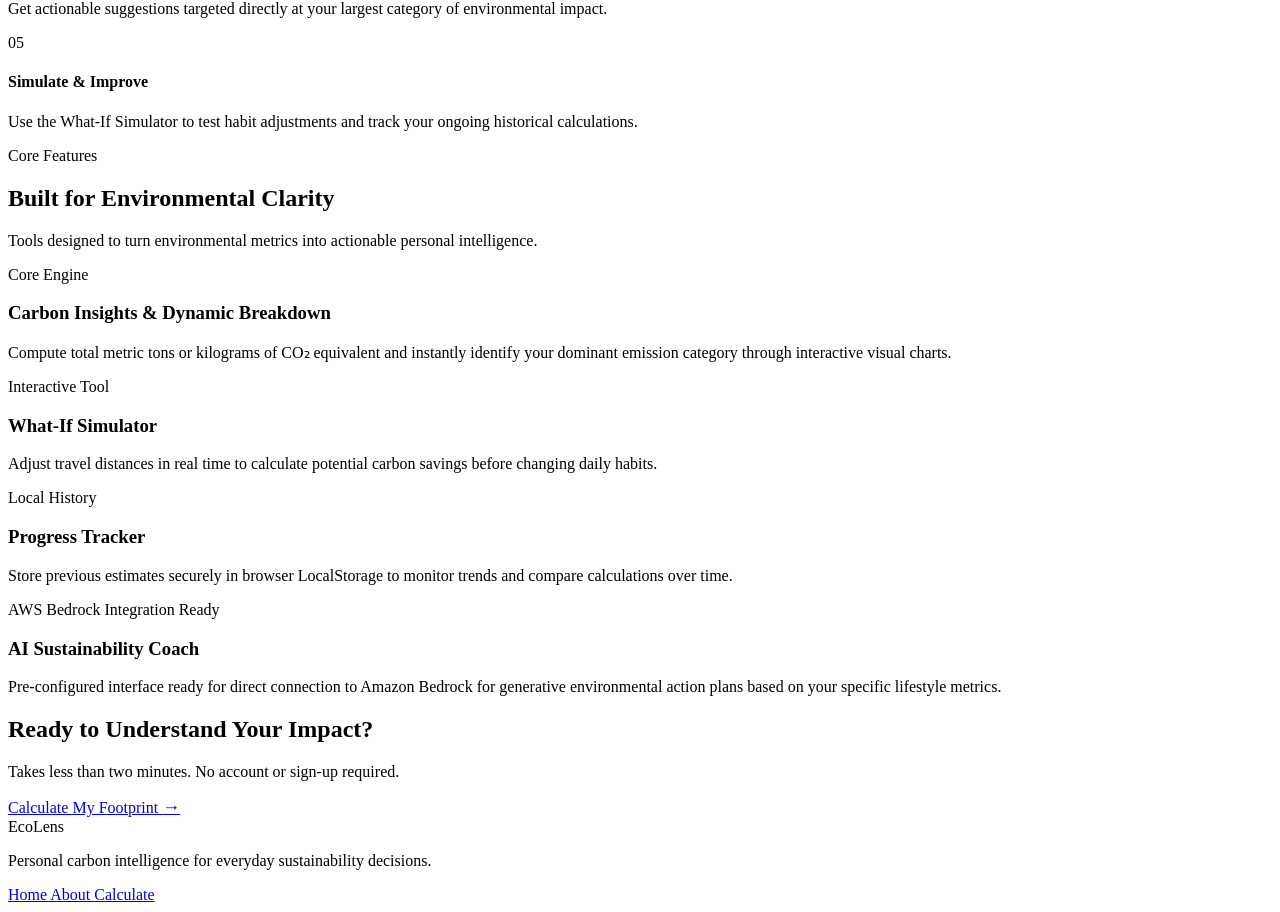
==== commit 515dcb52: "Update stylesheet link in index.html" ====
--- a/index.html
+++ b/index.html
@@ -4,7 +4,7 @@
   <meta charset="UTF-8" />
   <meta name="viewport" content="width=device-width, initial-scale=1.0" />
   <title>EcoLens AI — Understand Your Carbon Impact</title>
-  <link rel="stylesheet" href="style_ecolens_fixed.css" />
+  <link rel="stylesheet" href="style.css" />
 </head>
 
 <body>
